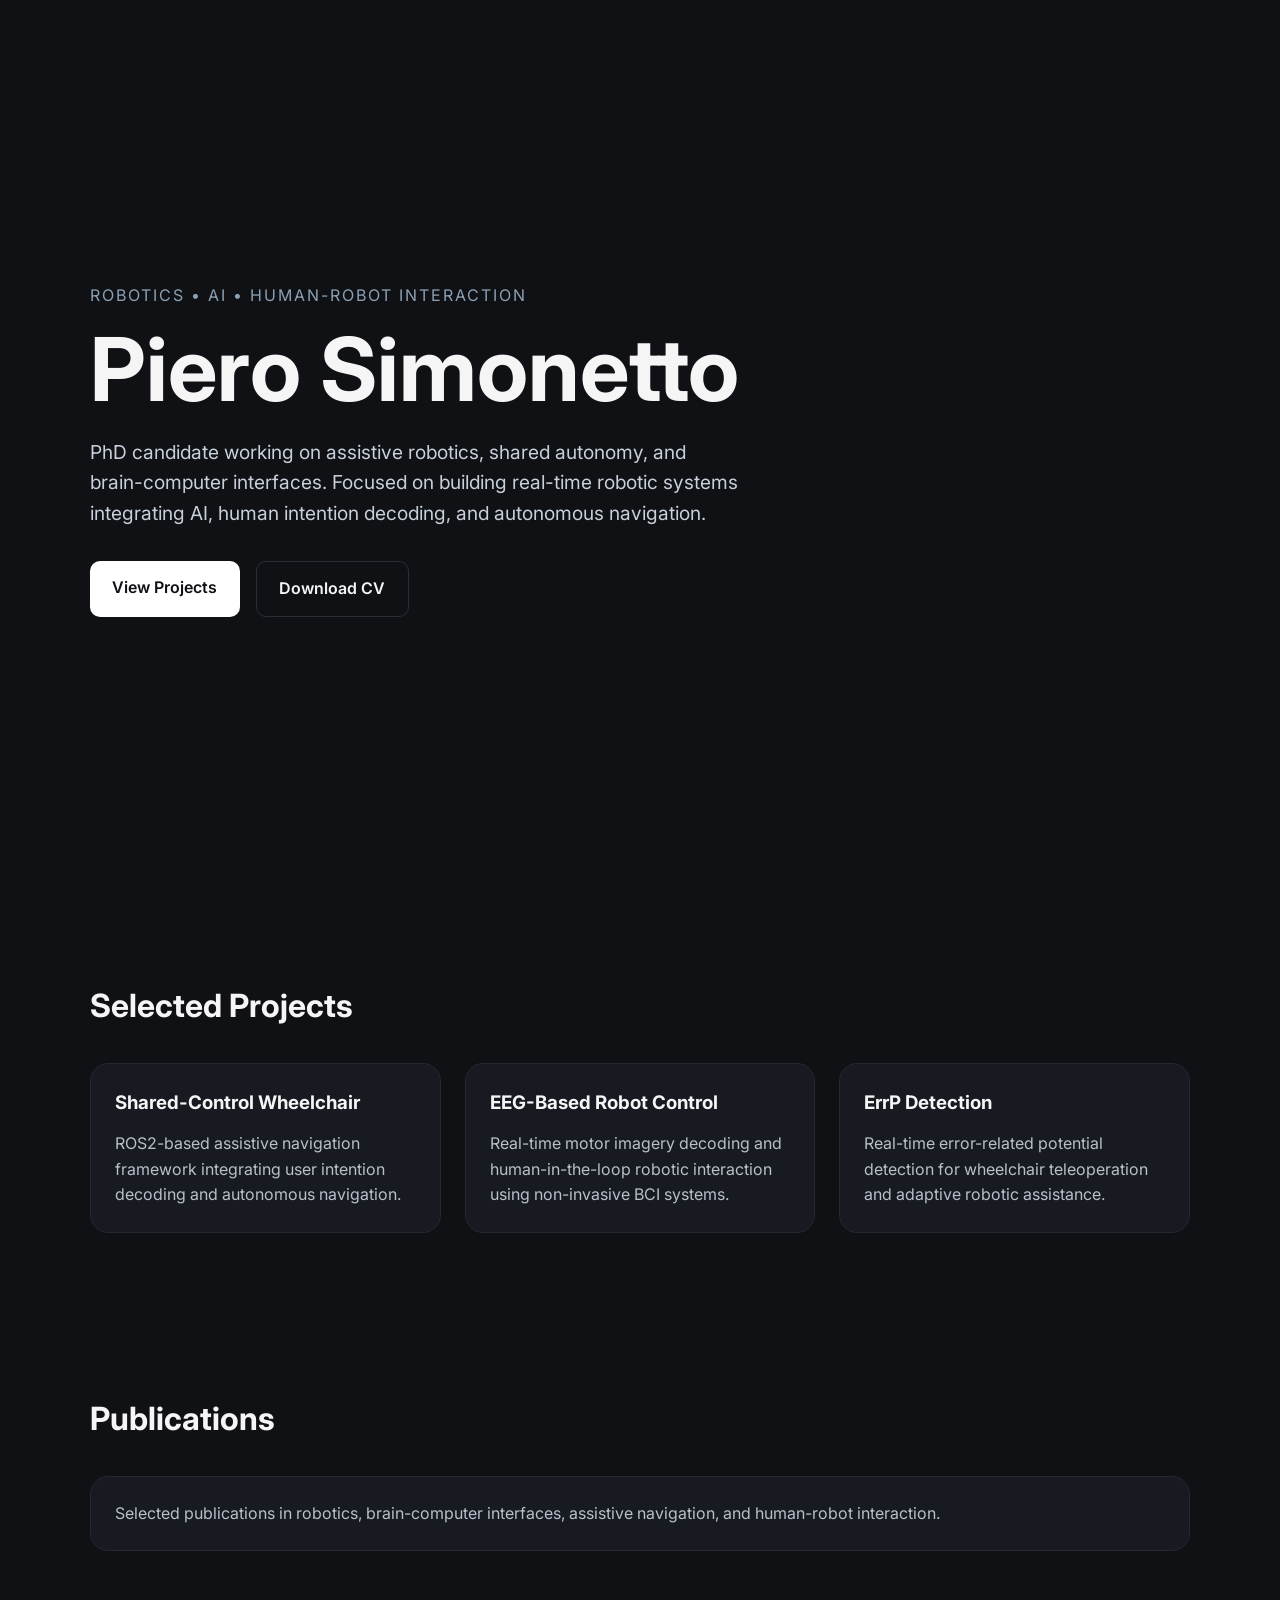
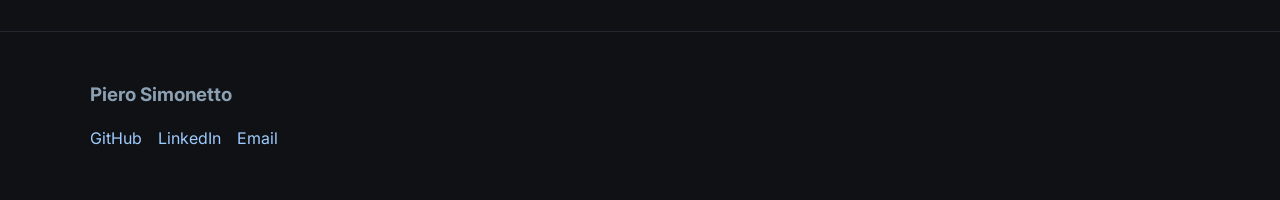
==== index.html @ 0d8f070f "init" ====
<!DOCTYPE html>
<html lang="en">
<head>
  <meta charset="UTF-8" />
  <meta name="viewport" content="width=device-width, initial-scale=1.0" />
  <title>Piero Simonetto | Robotics & AI Engineer</title>

  <link rel="preconnect" href="https://fonts.googleapis.com">
  <link rel="preconnect" href="https://fonts.gstatic.com" crossorigin>
  <link href="https://fonts.googleapis.com/css2?family=Inter:wght@300;400;500;600;700&display=swap" rel="stylesheet">

  <link rel="stylesheet" href="style.css">

</head>

<body>

  <!-- HERO -->
  <section class="hero">
    <div class="container">
      <div class="hero-content">

        <p class="hero-subtitle">
          Robotics • AI • Human-Robot Interaction
        </p>

        <h1>
          Piero Simonetto
        </h1>

        <p class="hero-description">
          PhD candidate working on assistive robotics, shared autonomy,
          and brain-computer interfaces. Focused on building real-time
          robotic systems integrating AI, human intention decoding,
          and autonomous navigation.
        </p>

        <div class="hero-buttons">
          <a class="button button-primary" href="#">
            View Projects
          </a>

          <a class="button button-secondary" href="#">
            Download CV
          </a>
        </div>

      </div>
    </div>
  </section>

  <!-- PROJECTS -->
  <section>
    <div class="container">

      <h2 class="section-title">
        Selected Projects
      </h2>

      <div class="card-grid">

        <div class="card">
          <h3>Shared-Control Wheelchair</h3>
          <p>
            ROS2-based assistive navigation framework integrating
            user intention decoding and autonomous navigation.
          </p>
        </div>

        <div class="card">
          <h3>EEG-Based Robot Control</h3>
          <p>
            Real-time motor imagery decoding and human-in-the-loop
            robotic interaction using non-invasive BCI systems.
          </p>
        </div>

        <div class="card">
          <h3>ErrP Detection</h3>
          <p>
            Real-time error-related potential detection for
            wheelchair teleoperation and adaptive robotic assistance.
          </p>
        </div>

      </div>

    </div>
  </section>

  <!-- PUBLICATIONS -->
  <section>
    <div class="container">

      <h2 class="section-title">
        Publications
      </h2>

      <div class="card">
        <p>
          Selected publications in robotics, brain-computer interfaces,
          assistive navigation, and human-robot interaction.
        </p>
      </div>

    </div>
  </section>

  <!-- FOOTER -->
  <footer>
    <div class="container">

      <h3>Piero Simonetto</h3>

      <div class="footer-links">
        <a href="#">GitHub</a>
        <a href="#">LinkedIn</a>
        <a href="mailto:simonetto.piero@gmail.com">Email</a>
      </div>

    </div>
  </footer>

</body>
</html>
---- style.css ----
* {
      margin: 0;
      padding: 0;
      box-sizing: border-box;
    }

    body {
      font-family: "Inter", sans-serif;
      background-color: #0f1115;
      color: #f5f5f5;
      line-height: 1.6;
    }

    a {
      color: #9ecbff;
      text-decoration: none;
    }

    a:hover {
      opacity: 0.8;
    }

    .container {
      width: min(1100px, 90%);
      margin: 0 auto;
    }

    /* HERO */

    .hero {
      min-height: 100vh;
      display: flex;
      align-items: center;
    }

    .hero-content {
      max-width: 750px;
    }

    .hero-subtitle {
      color: #8ca0b3;
      font-size: 1rem;
      margin-bottom: 1rem;
      text-transform: uppercase;
      letter-spacing: 2px;
    }

    .hero h1 {
      font-size: clamp(3rem, 8vw, 5.5rem);
      line-height: 1;
      margin-bottom: 1.5rem;
    }

    .hero-description {
      font-size: 1.2rem;
      color: #c8d1db;
      max-width: 650px;
      margin-bottom: 2rem;
    }

    .hero-buttons {
      display: flex;
      gap: 1rem;
      flex-wrap: wrap;
    }

    .button {
      padding: 0.9rem 1.4rem;
      border-radius: 10px;
      font-weight: 600;
      transition: 0.2s ease;
    }

    .button-primary {
      background: #ffffff;
      color: #0f1115;
    }

    .button-secondary {
      border: 1px solid #2a2f36;
      color: #f5f5f5;
    }

    .button:hover {
      transform: translateY(-2px);
    }

    /* SECTION */

    section {
      padding: 5rem 0;
    }

    .section-title {
      font-size: 2rem;
      margin-bottom: 2rem;
    }

    .card-grid {
      display: grid;
      grid-template-columns: repeat(auto-fit, minmax(280px, 1fr));
      gap: 1.5rem;
    }

    .card {
      background: #171a20;
      border: 1px solid #232831;
      border-radius: 18px;
      padding: 1.5rem;
    }

    .card h3 {
      margin-bottom: 0.8rem;
    }

    .card p {
      color: #b8c0ca;
    }

    /* FOOTER */

    footer {
      padding: 3rem 0;
      border-top: 1px solid #232831;
      color: #8ca0b3;
    }

    .footer-links {
      display: flex;
      gap: 1rem;
      margin-top: 1rem;
      flex-wrap: wrap;
    }

    @media (max-width: 768px) {
      .hero {
        padding: 4rem 0;
      }

      .hero-description {
        font-size: 1rem;
      }
    }
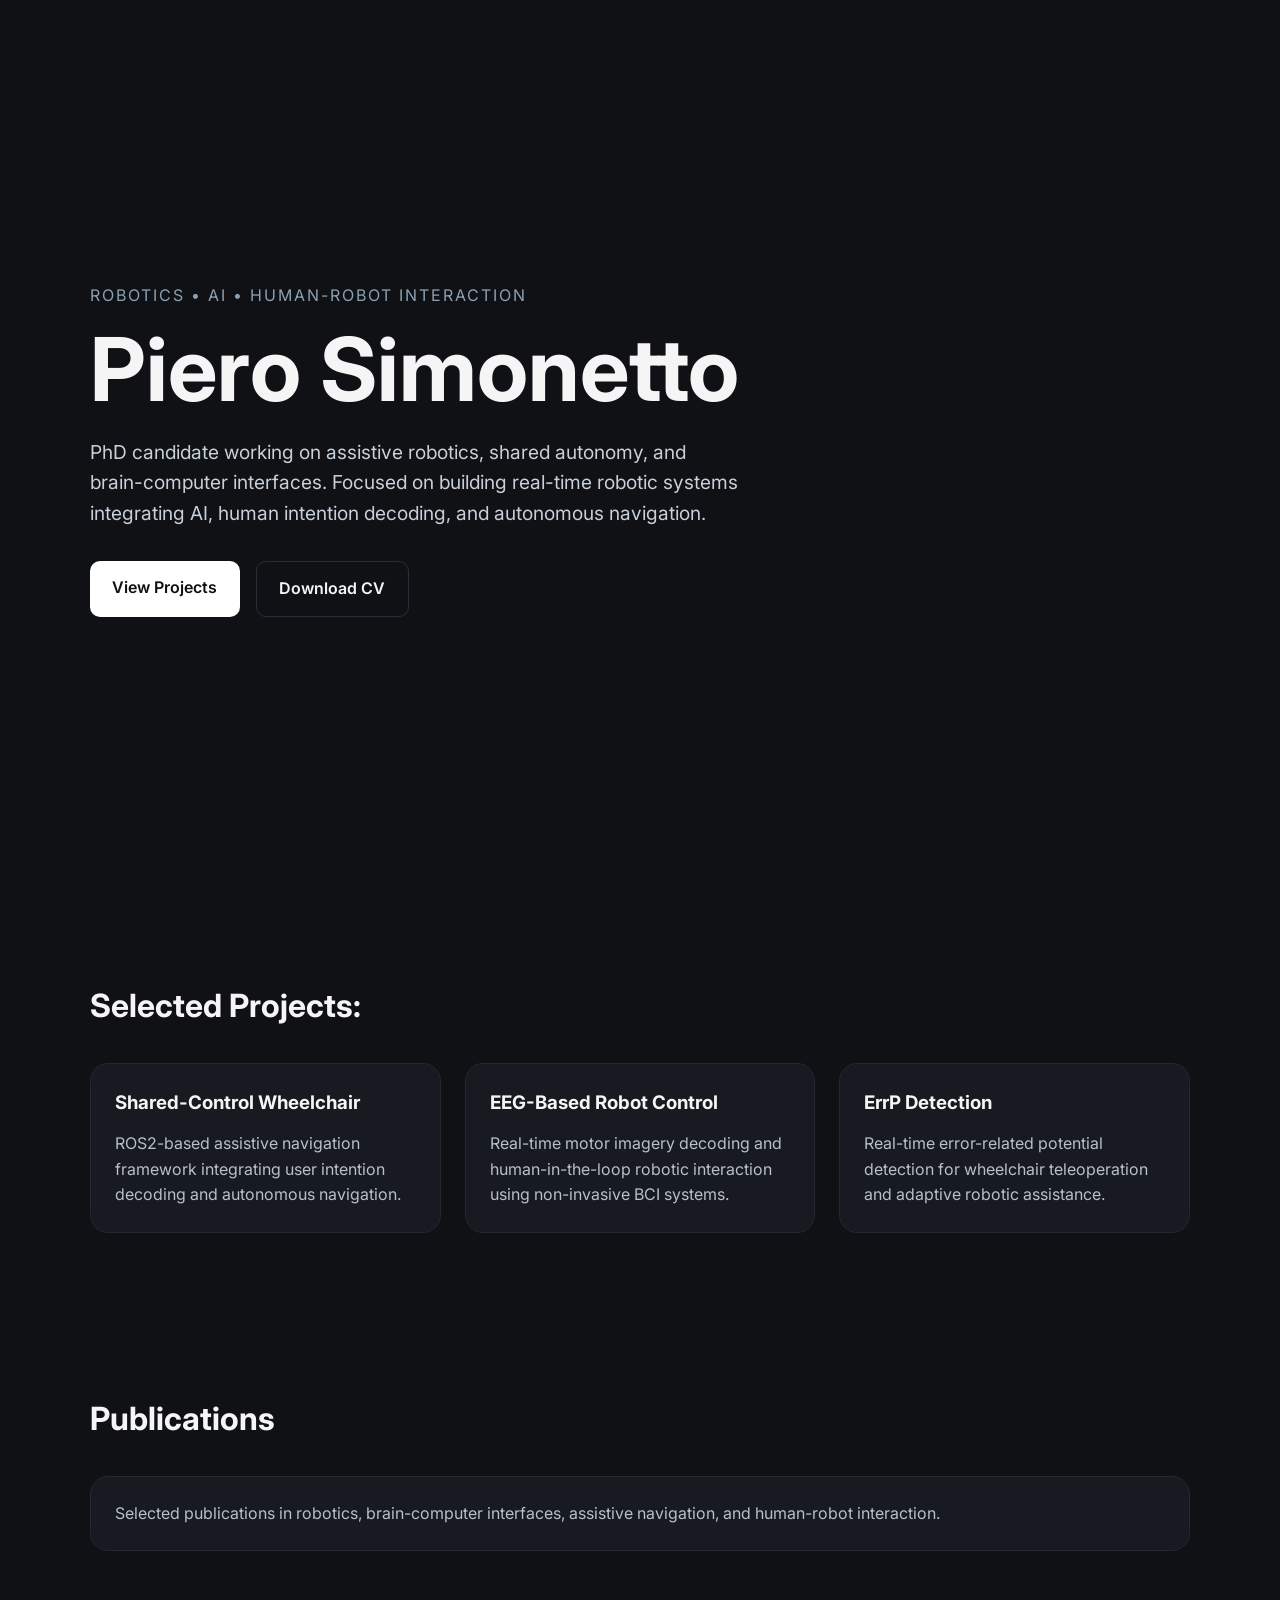
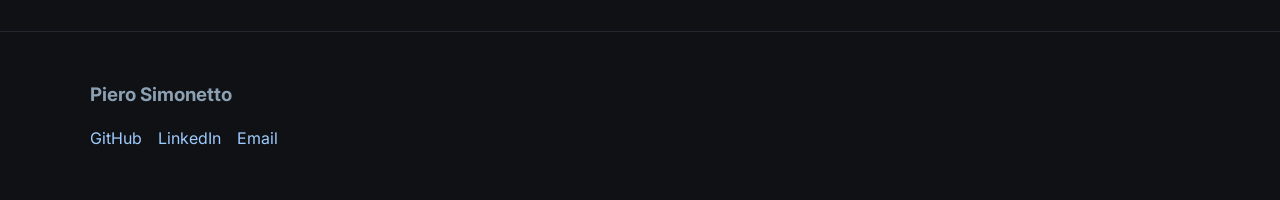
==== commit cec01816: "init_fiz" ====
--- a/index.html
+++ b/index.html
@@ -54,7 +54,7 @@
     <div class="container">
 
       <h2 class="section-title">
-        Selected Projects
+        Selected Projects:
       </h2>
 
       <div class="card-grid">
--- a/style.css
+++ b/style.css
@@ -1,143 +1,143 @@
 * {
-      margin: 0;
-      padding: 0;
-      box-sizing: border-box;
-    }
+    margin: 0;
+    padding: 0;
+    box-sizing: border-box;
+}
 
-    body {
-      font-family: "Inter", sans-serif;
-      background-color: #0f1115;
-      color: #f5f5f5;
-      line-height: 1.6;
-    }
+body {
+    font-family: "Inter", sans-serif;
+    background-color: #0f1115;
+    color: #f5f5f5;
+    line-height: 1.6;
+}
 
-    a {
-      color: #9ecbff;
-      text-decoration: none;
-    }
+a {
+    color: #9ecbff;
+    text-decoration: none;
+}
 
-    a:hover {
-      opacity: 0.8;
-    }
+a:hover {
+    opacity: 0.8;
+}
 
-    .container {
-      width: min(1100px, 90%);
-      margin: 0 auto;
-    }
+.container {
+    width: min(1100px, 90%);
+    margin: 0 auto;
+}
 
-    /* HERO */
+/* HERO */
 
+.hero {
+    min-height: 100vh;
+    display: flex;
+    align-items: center;
+}
+
+.hero-content {
+    max-width: 750px;
+}
+
+.hero-subtitle {
+    color: #8ca0b3;
+    font-size: 1rem;
+    margin-bottom: 1rem;
+    text-transform: uppercase;
+    letter-spacing: 2px;
+}
+
+.hero h1 {
+    font-size: clamp(3rem, 8vw, 5.5rem);
+    line-height: 1;
+    margin-bottom: 1.5rem;
+}
+
+.hero-description {
+    font-size: 1.2rem;
+    color: #c8d1db;
+    max-width: 650px;
+    margin-bottom: 2rem;
+}
+
+.hero-buttons {
+    display: flex;
+    gap: 1rem;
+    flex-wrap: wrap;
+}
+
+.button {
+    padding: 0.9rem 1.4rem;
+    border-radius: 10px;
+    font-weight: 600;
+    transition: 0.2s ease;
+}
+
+.button-primary {
+    background: #ffffff;
+    color: #0f1115;
+}
+
+.button-secondary {
+    border: 1px solid #2a2f36;
+    color: #f5f5f5;
+}
+
+.button:hover {
+    transform: translateY(-2px);
+}
+
+/* SECTION */
+
+section {
+    padding: 5rem 0;
+}
+
+.section-title {
+    font-size: 2rem;
+    margin-bottom: 2rem;
+}
+
+.card-grid {
+    display: grid;
+    grid-template-columns: repeat(auto-fit, minmax(280px, 1fr));
+    gap: 1.5rem;
+}
+
+.card {
+    background: #171a20;
+    border: 1px solid #232831;
+    border-radius: 18px;
+    padding: 1.5rem;
+}
+
+.card h3 {
+    margin-bottom: 0.8rem;
+}
+
+.card p {
+    color: #b8c0ca;
+}
+
+/* FOOTER */
+
+footer {
+    padding: 3rem 0;
+    border-top: 1px solid #232831;
+    color: #8ca0b3;
+}
+
+.footer-links {
+    display: flex;
+    gap: 1rem;
+    margin-top: 1rem;
+    flex-wrap: wrap;
+}
+
+@media (max-width: 768px) {
     .hero {
-      min-height: 100vh;
-      display: flex;
-      align-items: center;
-    }
-
-    .hero-content {
-      max-width: 750px;
-    }
-
-    .hero-subtitle {
-      color: #8ca0b3;
-      font-size: 1rem;
-      margin-bottom: 1rem;
-      text-transform: uppercase;
-      letter-spacing: 2px;
-    }
-
-    .hero h1 {
-      font-size: clamp(3rem, 8vw, 5.5rem);
-      line-height: 1;
-      margin-bottom: 1.5rem;
+    padding: 4rem 0;
     }
 
     .hero-description {
-      font-size: 1.2rem;
-      color: #c8d1db;
-      max-width: 650px;
-      margin-bottom: 2rem;
+    font-size: 1rem;
     }
-
-    .hero-buttons {
-      display: flex;
-      gap: 1rem;
-      flex-wrap: wrap;
-    }
-
-    .button {
-      padding: 0.9rem 1.4rem;
-      border-radius: 10px;
-      font-weight: 600;
-      transition: 0.2s ease;
-    }
-
-    .button-primary {
-      background: #ffffff;
-      color: #0f1115;
-    }
-
-    .button-secondary {
-      border: 1px solid #2a2f36;
-      color: #f5f5f5;
-    }
-
-    .button:hover {
-      transform: translateY(-2px);
-    }
-
-    /* SECTION */
-
-    section {
-      padding: 5rem 0;
-    }
-
-    .section-title {
-      font-size: 2rem;
-      margin-bottom: 2rem;
-    }
-
-    .card-grid {
-      display: grid;
-      grid-template-columns: repeat(auto-fit, minmax(280px, 1fr));
-      gap: 1.5rem;
-    }
-
-    .card {
-      background: #171a20;
-      border: 1px solid #232831;
-      border-radius: 18px;
-      padding: 1.5rem;
-    }
-
-    .card h3 {
-      margin-bottom: 0.8rem;
-    }
-
-    .card p {
-      color: #b8c0ca;
-    }
-
-    /* FOOTER */
-
-    footer {
-      padding: 3rem 0;
-      border-top: 1px solid #232831;
-      color: #8ca0b3;
-    }
-
-    .footer-links {
-      display: flex;
-      gap: 1rem;
-      margin-top: 1rem;
-      flex-wrap: wrap;
-    }
-
-    @media (max-width: 768px) {
-      .hero {
-        padding: 4rem 0;
-      }
-
-      .hero-description {
-        font-size: 1rem;
-      }
-    }+}
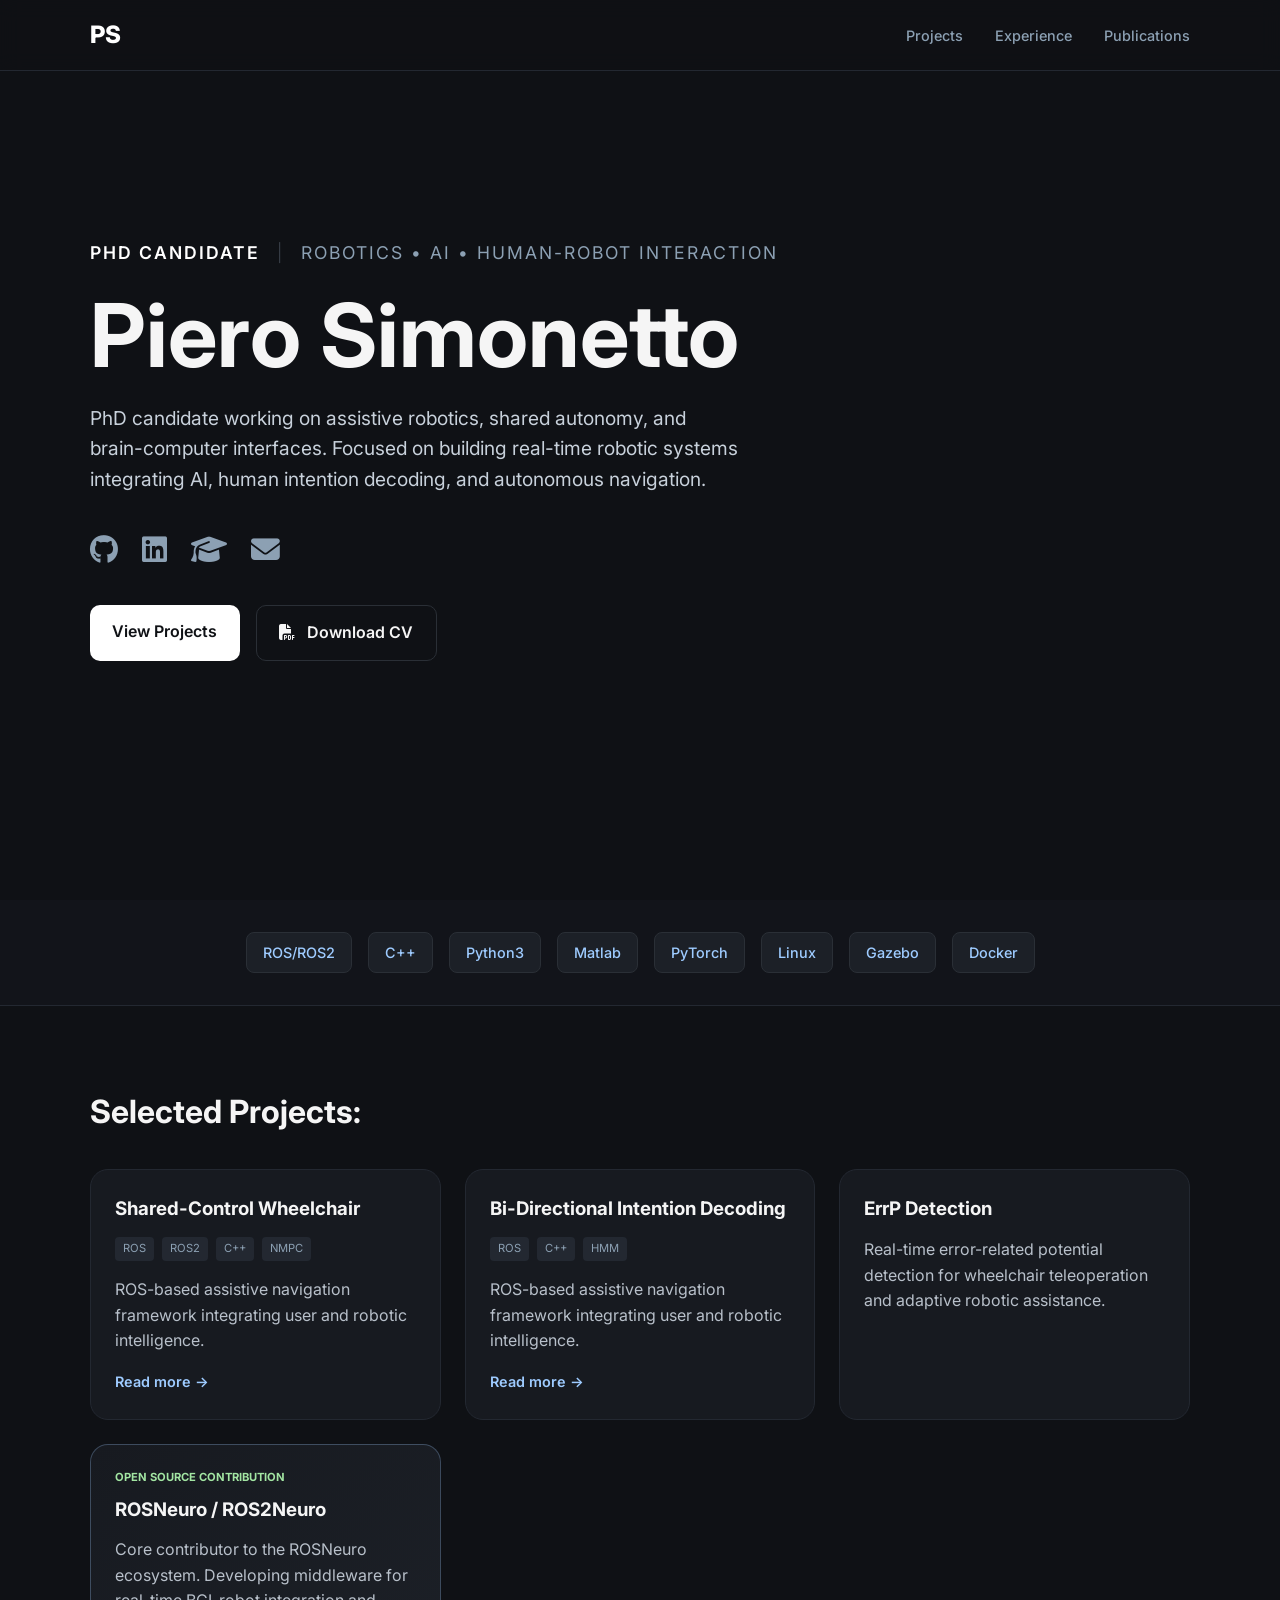
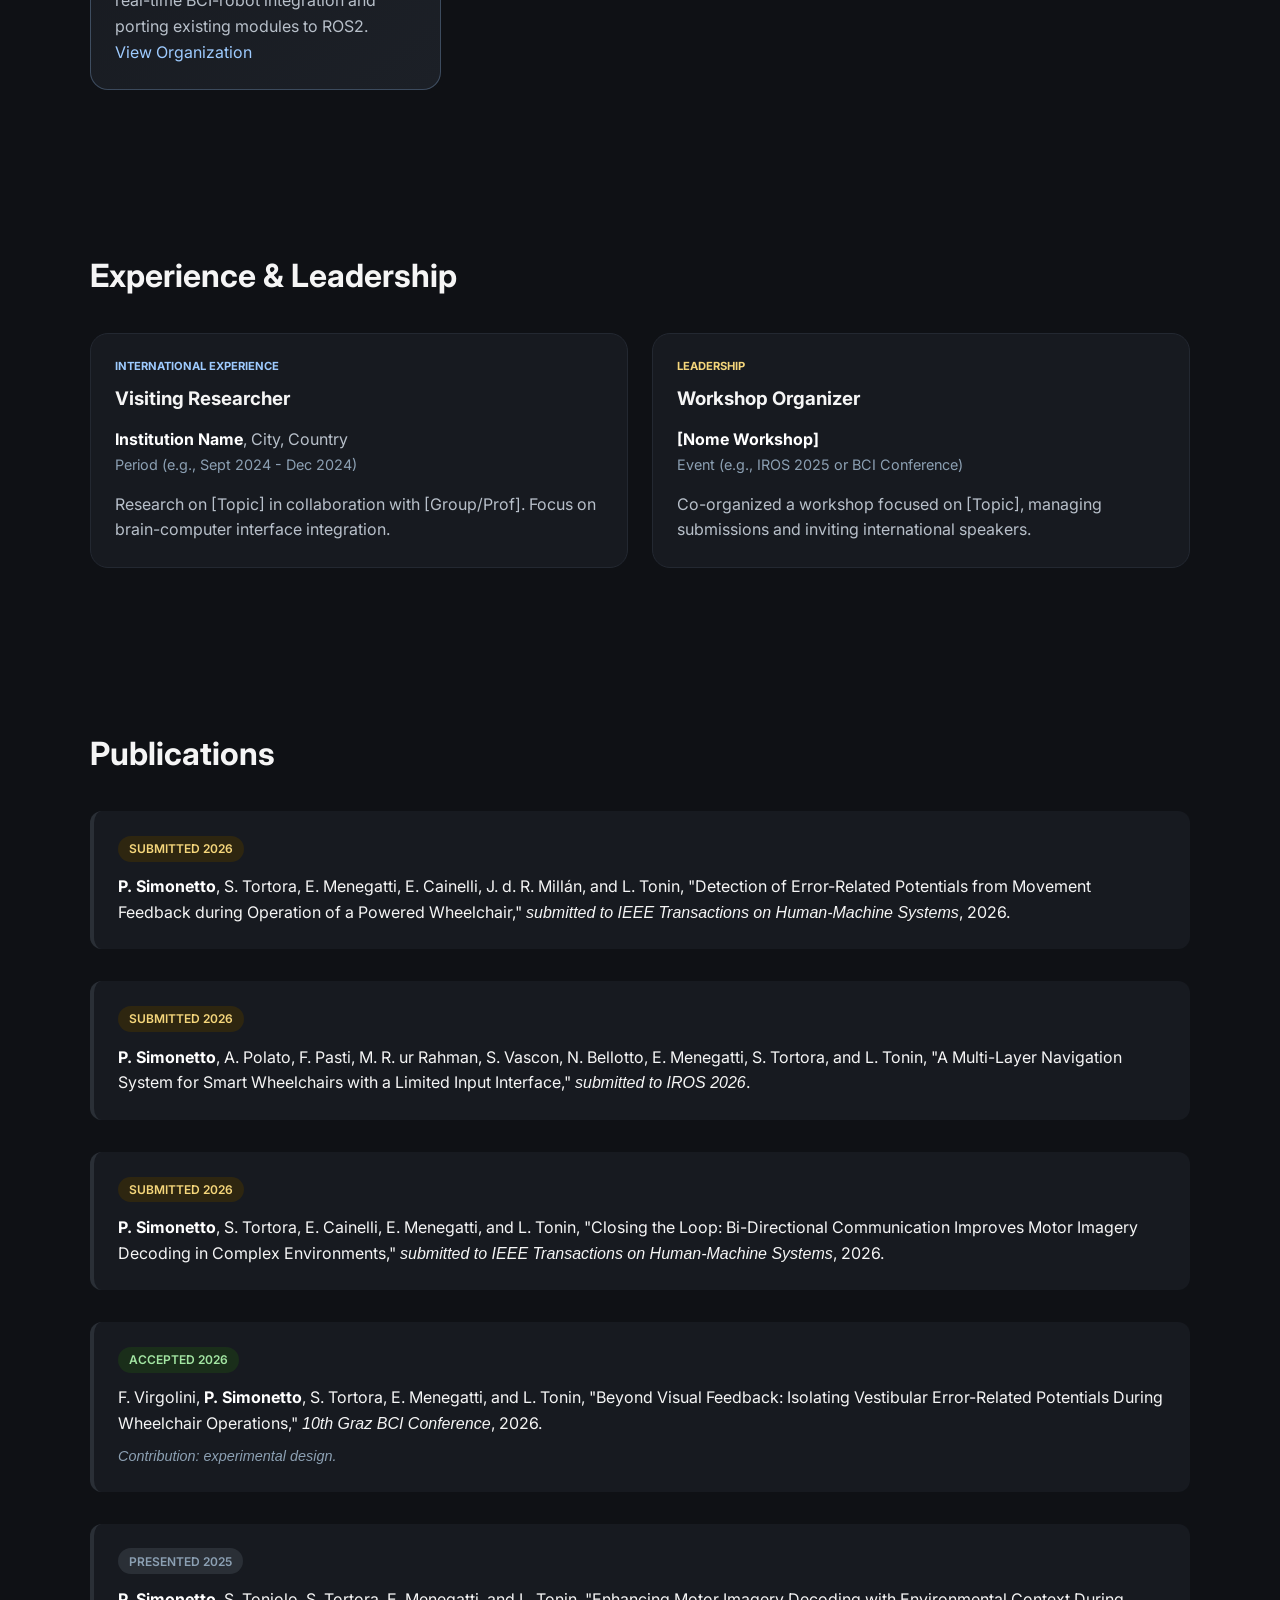
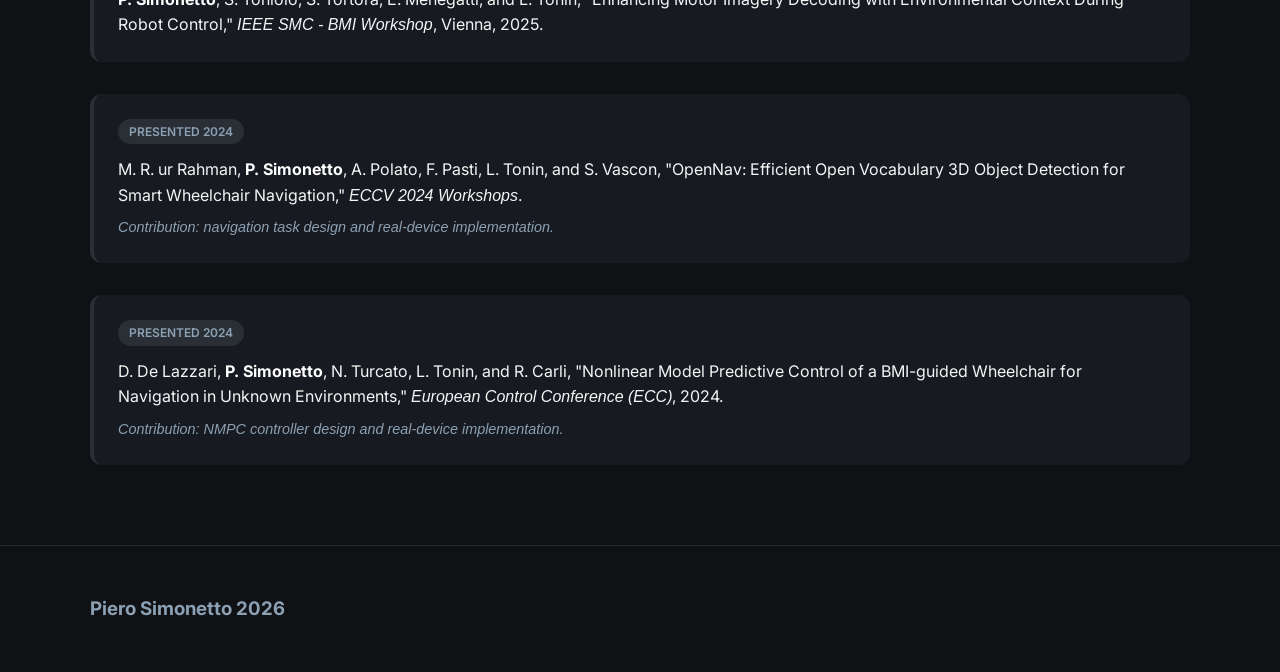
==== commit a49c8e3c: "v0.1" ====
--- a/index.html
+++ b/index.html
@@ -9,48 +9,86 @@
   <link rel="preconnect" href="https://fonts.gstatic.com" crossorigin>
   <link href="https://fonts.googleapis.com/css2?family=Inter:wght@300;400;500;600;700&display=swap" rel="stylesheet">
 
+  <link rel="stylesheet" href="https://cdnjs.cloudflare.com/ajax/libs/font-awesome/6.5.1/css/all.min.css">
+
   <link rel="stylesheet" href="style.css">
 
 </head>
 
 <body>
+
+  <!-- NAVIGATION -->
+  <nav class="navbar">
+    <div class="container nav-container">
+      <a href="index.html" class="nav-logo">PS</a>
+      <div class="nav-links">
+        <a href="#projects">Projects</a>
+        <a href="#experience">Experience</a>
+        <a href="#publications">Publications</a>
+      </div>
+    </div>
+  </nav>
 
   <!-- HERO -->
   <section class="hero">
     <div class="container">
       <div class="hero-content">
-
         <p class="hero-subtitle">
+          <span class="status-highlight">PhD Candidate</span> 
+          <span class="divider">|</span> 
           Robotics • AI • Human-Robot Interaction
         </p>
-
-        <h1>
-          Piero Simonetto
-        </h1>
-
+        <h1>Piero Simonetto</h1>
         <p class="hero-description">
-          PhD candidate working on assistive robotics, shared autonomy,
-          and brain-computer interfaces. Focused on building real-time
-          robotic systems integrating AI, human intention decoding,
-          and autonomous navigation.
+          PhD candidate working on assistive robotics, shared autonomy, and brain-computer interfaces. 
+          Focused on building real-time robotic systems integrating AI, human intention decoding, and autonomous navigation.
         </p>
 
+        <!-- SOCIAL LINKS -->
+        <div class="hero-socials">
+          <a href="https://github.com/PieroSimonet" target="_blank" title="GitHub">
+            <i class="fab fa-github"></i>
+          </a>
+          <a href="https://www.linkedin.com/in/piero-simonetto-8ab8b3240/" target="_blank" title="LinkedIn">
+            <i class="fab fa-linkedin"></i>
+          </a>
+          <a href="https://scholar.google.com/citations?hl=it&user=c1UmzHsAAAAJ" target="_blank" title="Google Scholar">
+            <i class="fas fa-graduation-cap"></i>
+          </a>
+          <a href="mailto:simonetto.piero@gmail.com" title="Email">
+            <i class="fas fa-envelope"></i>
+          </a>
+
+        </div>
+
         <div class="hero-buttons">
-          <a class="button button-primary" href="#">
-            View Projects
-          </a>
-
-          <a class="button button-secondary" href="#">
-            Download CV
-          </a>
-        </div>
-
+          <a class="button button-primary" href="#projects">View Projects</a>
+          <a class="button button-secondary" href="assets/CV_ind.pdf" download="CV_Piero_Simonetto.pdf">
+            <i class="fas fa-file-pdf"></i> Download CV
+          </a>
+        </div>
+      </div>
+    </div>
+</section>
+
+  <!-- SKILL -->
+  <section class="tech-stack">
+    <div class="container">
+      <div class="skills-wrapper">
+        <span class="skill-badge">ROS/ROS2</span>
+        <span class="skill-badge">C++</span>
+        <span class="skill-badge">Python3</span>
+        <span class="skill-badge">Matlab</span>
+        <span class="skill-badge">PyTorch</span>
+        <span class="skill-badge">Linux</span>
+        <span class="skill-badge">Gazebo</span>
+        <span class="skill-badge">Docker</span>
       </div>
     </div>
   </section>
 
   <!-- PROJECTS -->
-  <section>
+  <section id="projects">
     <div class="container">
 
       <h2 class="section-title">
@@ -61,18 +99,25 @@
 
         <div class="card">
           <h3>Shared-Control Wheelchair</h3>
-          <p>
-            ROS2-based assistive navigation framework integrating
-            user intention decoding and autonomous navigation.
-          </p>
-        </div>
-
-        <div class="card">
-          <h3>EEG-Based Robot Control</h3>
-          <p>
-            Real-time motor imagery decoding and human-in-the-loop
-            robotic interaction using non-invasive BCI systems.
-          </p>
+          <div class="project-tags">
+            <span>ROS</span> <span>ROS2</span> <span>C++</span> <span>NMPC</span>
+          </div>
+          <p>
+            ROS-based assistive navigation framework integrating user and robotic intelligence.
+          </p>
+          <a href="projects/wheelchair.html" class="project-link">Read more →</a>
+        </div>
+
+        <div class="card">
+          <h3>Bi-Directional Intention Decoding</h3>
+          <div class="project-tags">
+            <span>ROS</span> <span>C++</span> <span>HMM</span>
+          </div>
+          <p>
+            
+            ROS-based assistive navigation framework integrating user and robotic intelligence.
+          </p>
+          <a href="projects/hmm.html" class="project-link">Read more →</a>
         </div>
 
         <div class="card">
@@ -83,41 +128,140 @@
           </p>
         </div>
 
-      </div>
-
+        <div class="card card-highlight">
+          <div class="badge-os">Open Source Contribution</div>
+          <h3>ROSNeuro / ROS2Neuro</h3>
+          <p>
+            Core contributor to the ROSNeuro ecosystem. Developing middleware for 
+            real-time BCI-robot integration and porting existing modules to ROS2.
+          </p>
+          <div class="card-links">
+            <a href="https://github.com/rosneuro" target="_blank">View Organization</a>
+          </div>
+        </div>
+
+      </div>
+
+    </div>
+  </section>
+
+  
+  <!-- EXPERIENCE -->
+  <section id="experience">
+    <div class="container">
+      <h2 class="section-title">Experience & Leadership</h2>
+      
+      <div class="card-grid">
+        
+        <!-- Periodo all'estero -->
+        <div class="card">
+          <div class="badge-os" style="color: #9ecbff;">International Experience</div>
+          <h3>Visiting Researcher</h3>
+          <p><strong>Institution Name</strong>, City, Country</p>
+          <p style="font-size: 0.9rem; color: #8ca0b3;">Period (e.g., Sept 2024 - Dec 2024)</p>
+          <p style="margin-top: 1rem;">Research on [Topic] in collaboration with [Group/Prof]. Focus on brain-computer interface integration.</p>
+        </div>
+
+        <!-- Workshop Organizer -->
+        <div class="card">
+          <div class="badge-os" style="color: #f5d67b;">Leadership</div>
+          <h3>Workshop Organizer</h3>
+          <p><strong>[Nome Workshop]</strong></p>
+          <p style="font-size: 0.9rem; color: #8ca0b3;">Event (e.g., IROS 2025 or BCI Conference)</p>
+          <p style="margin-top: 1rem;">Co-organized a workshop focused on [Topic], managing submissions and inviting international speakers.</p>
+        </div>
+
+      </div>
     </div>
   </section>
 
   <!-- PUBLICATIONS -->
-  <section>
-    <div class="container">
-
-      <h2 class="section-title">
-        Publications
-      </h2>
-
-      <div class="card">
-        <p>
-          Selected publications in robotics, brain-computer interfaces,
-          assistive navigation, and human-robot interaction.
-        </p>
-      </div>
-
+  <section id="publications">
+    <div class="container">
+      <h2 class="section-title">Publications</h2>
+      
+      <div class="pub-list">
+
+        <!-- 2026 -->
+        <div class="pub-item">
+          <span class="pub-badge badge-submitted">Submitted 2026</span>
+          <p>
+            <strong>P. Simonetto</strong>, S. Tortora, E. Menegatti, E. Cainelli, J. d. R. Millán, and L. Tonin, 
+            "Detection of Error-Related Potentials from Movement Feedback during Operation of a Powered Wheelchair," 
+            <em>submitted to IEEE Transactions on Human-Machine Systems</em>, 2026.
+          </p>
+        </div>
+
+        <div class="pub-item">
+          <span class="pub-badge badge-submitted">Submitted 2026</span>
+          <p>
+            <strong>P. Simonetto</strong>, A. Polato, F. Pasti, M. R. ur Rahman, S. Vascon, N. Bellotto, E. Menegatti, S. Tortora, and L. Tonin, 
+            "A Multi-Layer Navigation System for Smart Wheelchairs with a Limited Input Interface," 
+            <em>submitted to IROS 2026</em>.
+          </p>
+        </div>
+
+        <div class="pub-item">
+          <span class="pub-badge badge-submitted">Submitted 2026</span>
+          <p>
+            <strong>P. Simonetto</strong>, S. Tortora, E. Cainelli, E. Menegatti, and L. Tonin, 
+            "Closing the Loop: Bi-Directional Communication Improves Motor Imagery Decoding in Complex Environments," 
+            <em>submitted to IEEE Transactions on Human-Machine Systems</em>, 2026.
+          </p>
+        </div>
+
+        <div class="pub-item">
+          <span class="pub-badge badge-accepted">Accepted 2026</span>
+          <p>
+            F. Virgolini, <strong>P. Simonetto</strong>, S. Tortora, E. Menegatti, and L. Tonin, 
+            "Beyond Visual Feedback: Isolating Vestibular Error-Related Potentials During Wheelchair Operations," 
+            <em>10th Graz BCI Conference</em>, 2026.
+            <small class="contribution">Contribution: experimental design.</small>
+          </p>
+        </div>
+
+        <!-- 2025 -->
+        <div class="pub-item">
+          <span class="pub-badge">Presented 2025</span>
+          <p>
+            <strong>P. Simonetto</strong>, S. Toniolo, S. Tortora, E. Menegatti, and L. Tonin, 
+            "Enhancing Motor Imagery Decoding with Environmental Context During Robot Control," 
+            <em>IEEE SMC - BMI Workshop</em>, Vienna, 2025.
+          </p>
+        </div>
+
+        <!-- 2024 -->
+        <div class="pub-item">
+          <span class="pub-badge">Presented 2024</span>
+          <p>
+            M. R. ur Rahman, <strong>P. Simonetto</strong>, A. Polato, F. Pasti, L. Tonin, and S. Vascon, 
+            "OpenNav: Efficient Open Vocabulary 3D Object Detection for Smart Wheelchair Navigation," 
+            <em>ECCV 2024 Workshops</em>.
+            <small class="contribution">Contribution: navigation task design and real-device implementation.</small>
+          </p>
+        </div>
+
+        <div class="pub-item">
+          <span class="pub-badge">Presented 2024</span>
+          <p>
+            D. De Lazzari, <strong>P. Simonetto</strong>, N. Turcato, L. Tonin, and R. Carli, 
+            "Nonlinear Model Predictive Control of a BMI-guided Wheelchair for Navigation in Unknown Environments," 
+            <em>European Control Conference (ECC)</em>, 2024.
+            <small class="contribution">Contribution: NMPC controller design and real-device implementation.</small>
+          </p>
+        </div>
+
+      </div>
     </div>
   </section>
 
   <!-- FOOTER -->
-  <footer>
-    <div class="container">
-
-      <h3>Piero Simonetto</h3>
-
-      <div class="footer-links">
-        <a href="#">GitHub</a>
-        <a href="#">LinkedIn</a>
-        <a href="mailto:simonetto.piero@gmail.com">Email</a>
-      </div>
-
+  <footer id="contact">
+    <div class="container">
+
+      <h3>Piero Simonetto 2026</h3>
+
+      
     </div>
   </footer>
 
--- a/style.css
+++ b/style.css
@@ -2,6 +2,10 @@
     margin: 0;
     padding: 0;
     box-sizing: border-box;
+}
+
+html {
+    scroll-behavior: smooth;
 }
 
 body {
@@ -140,4 +144,209 @@
     .hero-description {
     font-size: 1rem;
     }
+}
+
+/* PUBLICATIONS EXTRA STYLE */
+
+.pub-list {
+    display: flex;
+    flex-direction: column;
+    gap: 2rem;
+}
+
+.pub-item {
+    background: #171a20;
+    padding: 1.5rem;
+    border-radius: 12px;
+    border-left: 4px solid #2a2f36;
+    transition: 0.3s ease;
+}
+
+.pub-item:hover {
+    border-left-color: #9ecbff;
+    background: #1c2027;
+}
+
+.pub-badge {
+    display: inline-block;
+    padding: 0.2rem 0.7rem;
+    background: #2a2f36;
+    border-radius: 20px;
+    font-size: 0.75rem;
+    font-weight: 600;
+    margin-bottom: 0.8rem;
+    color: #8ca0b3;
+    text-transform: uppercase;
+}
+
+.badge-submitted {
+    background: #2e2610;
+    color: #f5d67b;
+}
+
+.badge-accepted {
+    background: #1a2e1a;
+    color: #a3e6a3;
+}
+
+.contribution {
+    display: block;
+    margin-top: 0.5rem;
+    font-style: italic;
+    color: #8ca0b3;
+    font-size: 0.9rem;
+}
+
+strong {
+    color: #ffffff; /* Evidenzia il tuo nome */
+}
+
+.tech-stack {
+    padding: 2rem 0;
+    background: #12141a;
+    border-bottom: 1px solid #232831;
+}
+
+.skills-wrapper {
+    display: flex;
+    flex-wrap: wrap;
+    gap: 1rem;
+    justify-content: center;
+}
+
+.skill-badge {
+    background: #1c2027;
+    border: 1px solid #2a2f36;
+    padding: 0.5rem 1rem;
+    border-radius: 8px;
+    font-size: 0.9rem;
+    font-weight: 500;
+    color: #9ecbff;
+}
+
+.project-tags {
+    display: flex;
+    gap: 0.5rem;
+    margin-bottom: 1rem;
+}
+
+.project-tags span {
+    font-size: 0.7rem;
+    background: #232831;
+    padding: 0.2rem 0.5rem;
+    border-radius: 4px;
+    color: #8ca0b3;
+}
+
+.project-link {
+    display: inline-block;
+    margin-top: 1rem;
+    font-size: 0.9rem;
+    font-weight: 600;
+    color: #9ecbff;
+}
+
+.card-highlight {
+    border: 1px solid #9ecbff44;
+    background: linear-gradient(145deg, #171a20, #1c2027);
+}
+
+.badge-os {
+    font-size: 0.7rem;
+    color: #a3e6a3;
+    text-transform: uppercase;
+    margin-bottom: 0.5rem;
+    font-weight: bold;
+}
+
+/* NAVBAR */
+.navbar {
+    position: fixed;
+    top: 0;
+    width: 100%;
+    background: rgba(15, 17, 21, 0.8);
+    backdrop-filter: blur(10px); /* Effetto vetro sfocato */
+    z-index: 1000;
+    border-bottom: 1px solid #232831;
+    padding: 1rem 0;
+}
+
+.nav-container {
+    display: flex;
+    justify-content: space-between;
+    align-items: center;
+}
+
+.nav-logo {
+    font-weight: 800;
+    font-size: 1.5rem;
+    color: #ffffff;
+}
+
+.nav-links {
+    display: flex;
+    gap: 2rem;
+}
+
+.nav-links a {
+    color: #8ca0b3;
+    font-size: 0.9rem;
+    font-weight: 500;
+    transition: 0.3s;
+}
+
+.nav-links a:hover {
+    color: #ffffff;
+}
+
+/* SOCIAL ICONS */
+.hero-socials {
+    display: flex;
+    gap: 1.5rem;
+    margin-bottom: 2rem;
+    font-size: 1.8rem;
+}
+
+.hero-socials a {
+    color: #8ca0b3;
+    transition: 0.3s transform, 0.3s color;
+}
+
+.hero-socials a:hover {
+    color: #9ecbff;
+    transform: translateY(-3px);
+}
+
+/* ADJUST HERO FOR FIXED NAV */
+.hero {
+    padding-top: 80px; /* Evita che la nav copra il contenuto */
+}
+
+/* Icona dentro il bottone */
+.button i {
+    margin-right: 8px;
+}
+
+.hero-subtitle-container {
+    display: flex;
+    align-items: center;
+    gap: 12px;
+    margin-bottom: 1.5rem;
+}
+
+.hero-subtitle {
+    margin-bottom: 1.5rem;
+    font-size: 1.1rem;
+    color: #8ca0b3; /* Colore più tenue per le applicazioni */
+}
+
+.status-highlight {
+    color: #ffffff; /* Bianco per far risaltare la tua posizione attuale */
+    font-weight: 600;
+}
+
+.divider {
+    margin: 0 10px;
+    color: #3d444d;
+    font-weight: 300;
 }
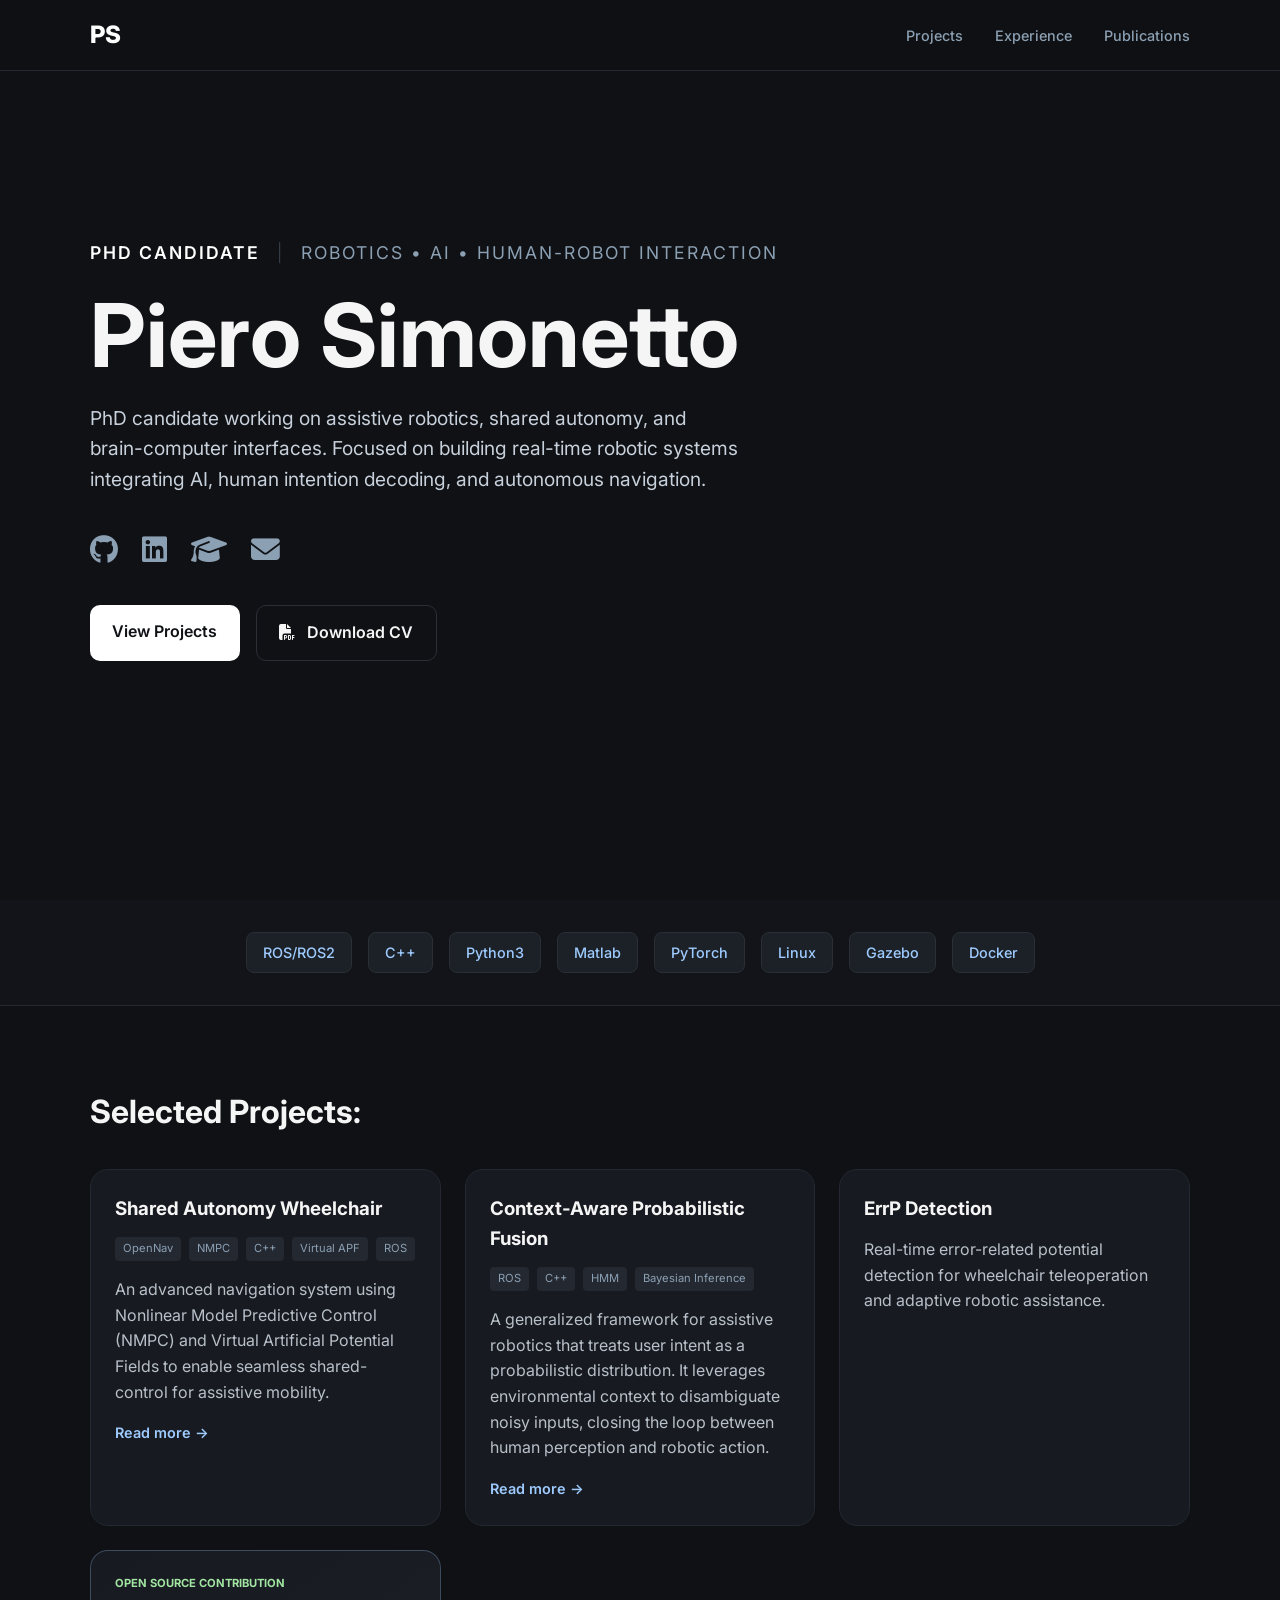
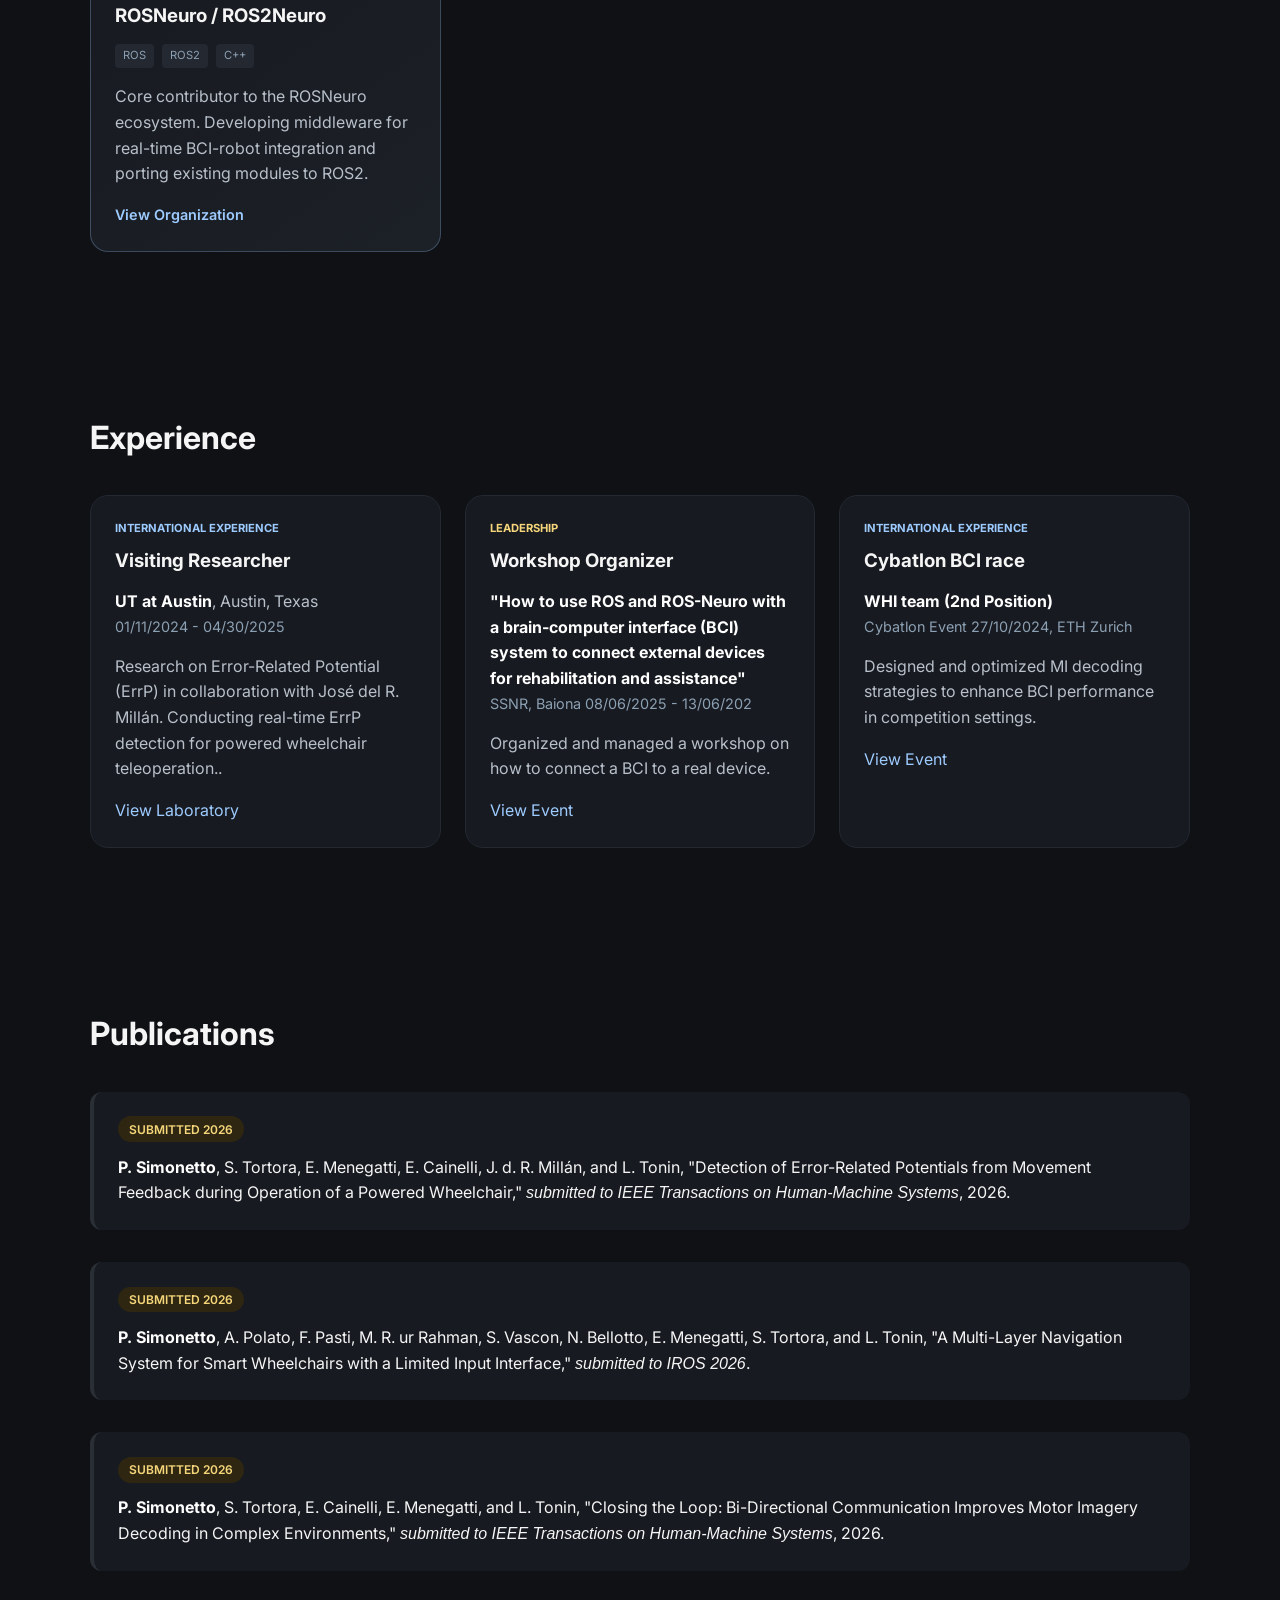
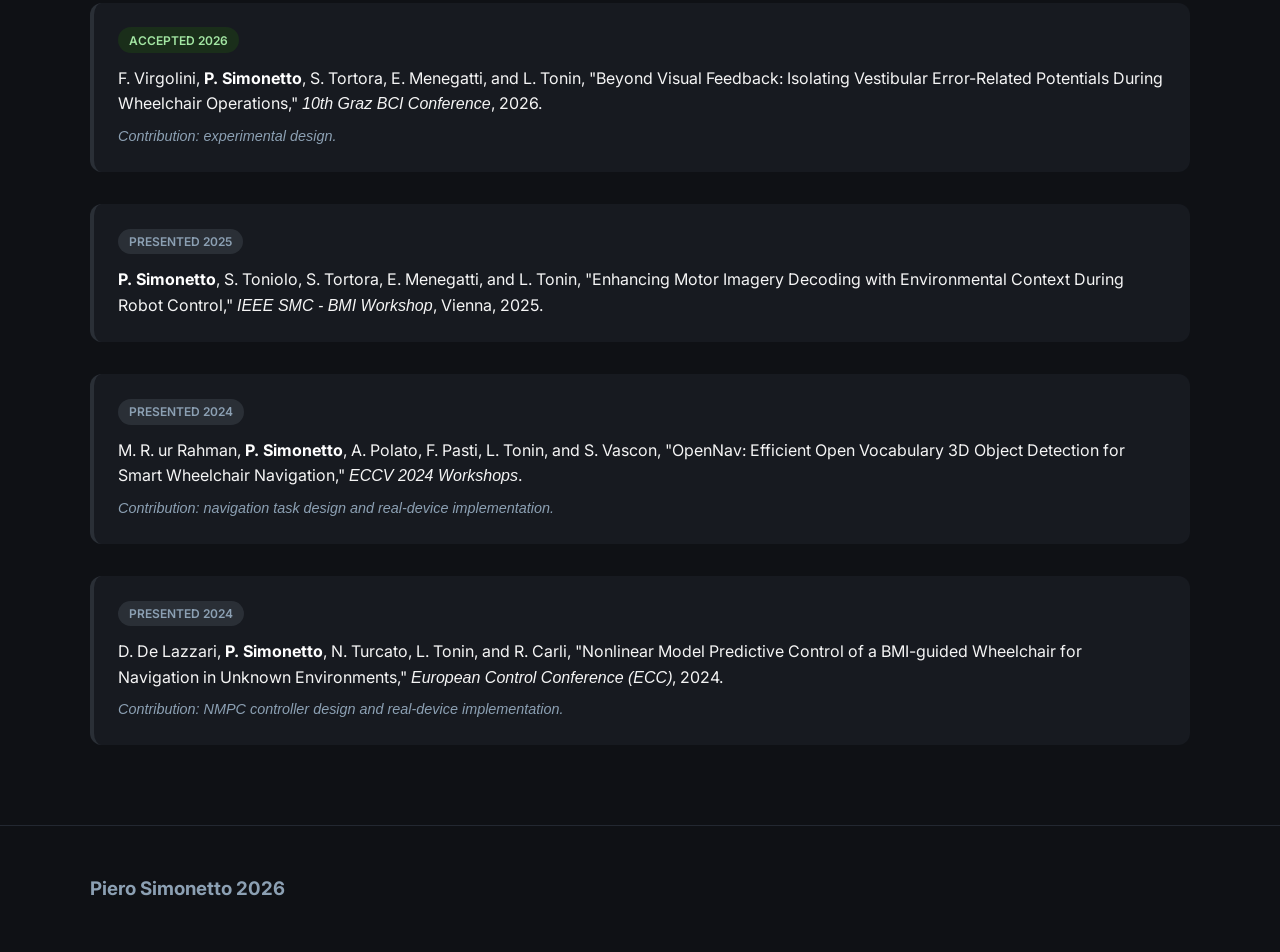
==== commit b88a0acb: "v0.1" ====
--- a/index.html
+++ b/index.html
@@ -12,7 +12,6 @@
   <link rel="stylesheet" href="https://cdnjs.cloudflare.com/ajax/libs/font-awesome/6.5.1/css/all.min.css">
 
   <link rel="stylesheet" href="style.css">
-
 </head>
 
 <body>
@@ -98,24 +97,24 @@
       <div class="card-grid">
 
         <div class="card">
-          <h3>Shared-Control Wheelchair</h3>
+            <h3>Shared Autonomy Wheelchair</h3>
+            <div class="project-tags">
+              <span>OpenNav</span> <span>NMPC</span> <span>C++</span> <span>Virtual APF</span> <span>ROS</span>
+            </div>
+            <p>
+              An advanced navigation system using Nonlinear Model Predictive Control (NMPC) and Virtual Artificial Potential Fields to enable seamless shared-control for assistive mobility.
+            </p>
+            <a href="projects/wheelchair.html" class="project-link">Read more →</a>
+        </div>
+
+        <div class="card">
+          <h3>Context-Aware Probabilistic Fusion</h3>
           <div class="project-tags">
-            <span>ROS</span> <span>ROS2</span> <span>C++</span> <span>NMPC</span>
+            <span>ROS</span> <span>C++</span> <span>HMM</span> <span>Bayesian Inference</span>
           </div>
           <p>
-            ROS-based assistive navigation framework integrating user and robotic intelligence.
-          </p>
-          <a href="projects/wheelchair.html" class="project-link">Read more →</a>
-        </div>
-
-        <div class="card">
-          <h3>Bi-Directional Intention Decoding</h3>
-          <div class="project-tags">
-            <span>ROS</span> <span>C++</span> <span>HMM</span>
-          </div>
-          <p>
-            
-            ROS-based assistive navigation framework integrating user and robotic intelligence.
+            A generalized framework for assistive robotics that treats user intent as a probabilistic distribution. 
+            It leverages environmental context to disambiguate noisy inputs, closing the loop between human perception and robotic action.
           </p>
           <a href="projects/hmm.html" class="project-link">Read more →</a>
         </div>
@@ -131,11 +130,14 @@
         <div class="card card-highlight">
           <div class="badge-os">Open Source Contribution</div>
           <h3>ROSNeuro / ROS2Neuro</h3>
+          <div class="project-tags">
+            <span>ROS</span> <span>ROS2</span> <span>C++</span>
+          </div>
           <p>
             Core contributor to the ROSNeuro ecosystem. Developing middleware for 
             real-time BCI-robot integration and porting existing modules to ROS2.
           </p>
-          <div class="card-links">
+          <div class="project-link">
             <a href="https://github.com/rosneuro" target="_blank">View Organization</a>
           </div>
         </div>
@@ -149,7 +151,7 @@
   <!-- EXPERIENCE -->
   <section id="experience">
     <div class="container">
-      <h2 class="section-title">Experience & Leadership</h2>
+      <h2 class="section-title">Experience</h2>
       
       <div class="card-grid">
         
@@ -157,19 +159,33 @@
         <div class="card">
           <div class="badge-os" style="color: #9ecbff;">International Experience</div>
           <h3>Visiting Researcher</h3>
-          <p><strong>Institution Name</strong>, City, Country</p>
-          <p style="font-size: 0.9rem; color: #8ca0b3;">Period (e.g., Sept 2024 - Dec 2024)</p>
-          <p style="margin-top: 1rem;">Research on [Topic] in collaboration with [Group/Prof]. Focus on brain-computer interface integration.</p>
+          <p><strong>UT at Austin</strong>, Austin, Texas</p>
+          <p style="font-size: 0.9rem; color: #8ca0b3;">01/11/2024 - 04/30/2025</p>
+          <p style="margin-top: 1rem; margin-bottom: 1rem;">Research on Error-Related Potential (ErrP) in collaboration with José del R. Millán. Conducting real-time ErrP detection for powered wheelchair teleoperation..</p>
+          <a href="https://www.ece.utexas.edu/people/faculty/jose-del-r-millan" target="_blank">View Laboratory</a>
+
         </div>
 
         <!-- Workshop Organizer -->
         <div class="card">
           <div class="badge-os" style="color: #f5d67b;">Leadership</div>
           <h3>Workshop Organizer</h3>
-          <p><strong>[Nome Workshop]</strong></p>
-          <p style="font-size: 0.9rem; color: #8ca0b3;">Event (e.g., IROS 2025 or BCI Conference)</p>
-          <p style="margin-top: 1rem;">Co-organized a workshop focused on [Topic], managing submissions and inviting international speakers.</p>
-        </div>
+          <p><strong>"How to use ROS and ROS-Neuro with a brain-computer interface (BCI) system to connect external devices for rehabilitation and assistance"</strong></p>
+          <p style="font-size: 0.9rem; color: #8ca0b3;">SSNR, Baiona 08/06/2025 - 13/06/202</p>
+          <p style="margin-top: 1rem; margin-bottom: 1rem;">Organized and managed a workshop on  how to connect a BCI to a real device.</p>
+          <a href="https://2025.summerschoolneurorehabilitation.org/workshops/" target="_blank">View Event</a>
+        </div>
+
+        <!-- Cybathlon -->
+        <div class="card">
+          <div class="badge-os" style="color:#9ecbff;">International Experience</div>
+          <h3>Cybatlon BCI race</h3>
+          <p><strong>WHI team (2nd Position)</strong></p>
+          <p style="font-size: 0.9rem; color: #8ca0b3;">Cybatlon Event 27/10/2024, ETH Zurich</p>
+          <p style="margin-top: 1rem; margin-bottom: 1rem;">Designed and optimized MI decoding strategies to enhance BCI performance in competition settings.</p>
+          <a href="https://cybathlon.com/en/events/edition/cybathlon-2024/results?event=5267&discipline=48" target="_blank">View Event</a>
+        </div>
+
 
       </div>
     </div>
@@ -265,5 +281,18 @@
     </div>
   </footer>
 
+  <!-- PROJECT MODAL -->
+  <div id="project-modal" class="modal">
+    <div class="modal-content">
+      <span class="close-button">&times;</span>
+      <div id="modal-body">
+        <!-- Qui verrà caricato il contenuto del progetto -->
+        <div class="loader">Loading...</div>
+      </div>
+    </div>
+  </div>
+  <script src="script.js"></script>
+
+
 </body>
 </html>
--- a/style.css
+++ b/style.css
@@ -349,4 +349,66 @@
     margin: 0 10px;
     color: #3d444d;
     font-weight: 300;
+}
+
+/* MODAL STYLES */
+.modal {
+    display: none; /* Nascosto di default */
+    position: fixed;
+    z-index: 2000;
+    left: 0;
+    top: 0;
+    width: 100%;
+    height: 100%;
+    background-color: rgba(0, 0, 0, 0.85);
+    backdrop-filter: blur(8px);
+    overflow-y: auto; /* Permette lo scroll se il contenuto è lungo */
+}
+
+.modal-content {
+    background-color: #171a20;
+    margin: 50px auto;
+    padding: 40px;
+    border: 1px solid #232831;
+    width: min(900px, 90%);
+    border-radius: 20px;
+    position: relative;
+    box-shadow: 0 25px 50px -12px rgba(0, 0, 0, 0.5);
+}
+
+.close-button {
+    position: absolute;
+    right: 25px;
+    top: 20px;
+    color: #8ca0b3;
+    font-size: 35px;
+    font-weight: 300;
+    cursor: pointer;
+    transition: 0.3s;
+}
+
+.close-button:hover {
+    color: #ffffff;
+}
+
+#modal-body {
+    color: #f5f5f5;
+    line-height: 1.8;
+}
+
+/* Animazione di apertura */
+@keyframes modalFadeIn {
+    from { opacity: 0; transform: translateY(20px); }
+    to { opacity: 1; transform: translateY(0); }
+}
+
+.modal-content {
+    animation: modalFadeIn 0.4s ease-out;
+}
+
+.video-container {
+    background: #000; /* Evita il flash bianco mentre carica */
+    border-radius: 12px;
+    overflow: hidden;
+    line-height: 0; /* Rimuove spazi vuoti sotto il video */
 }
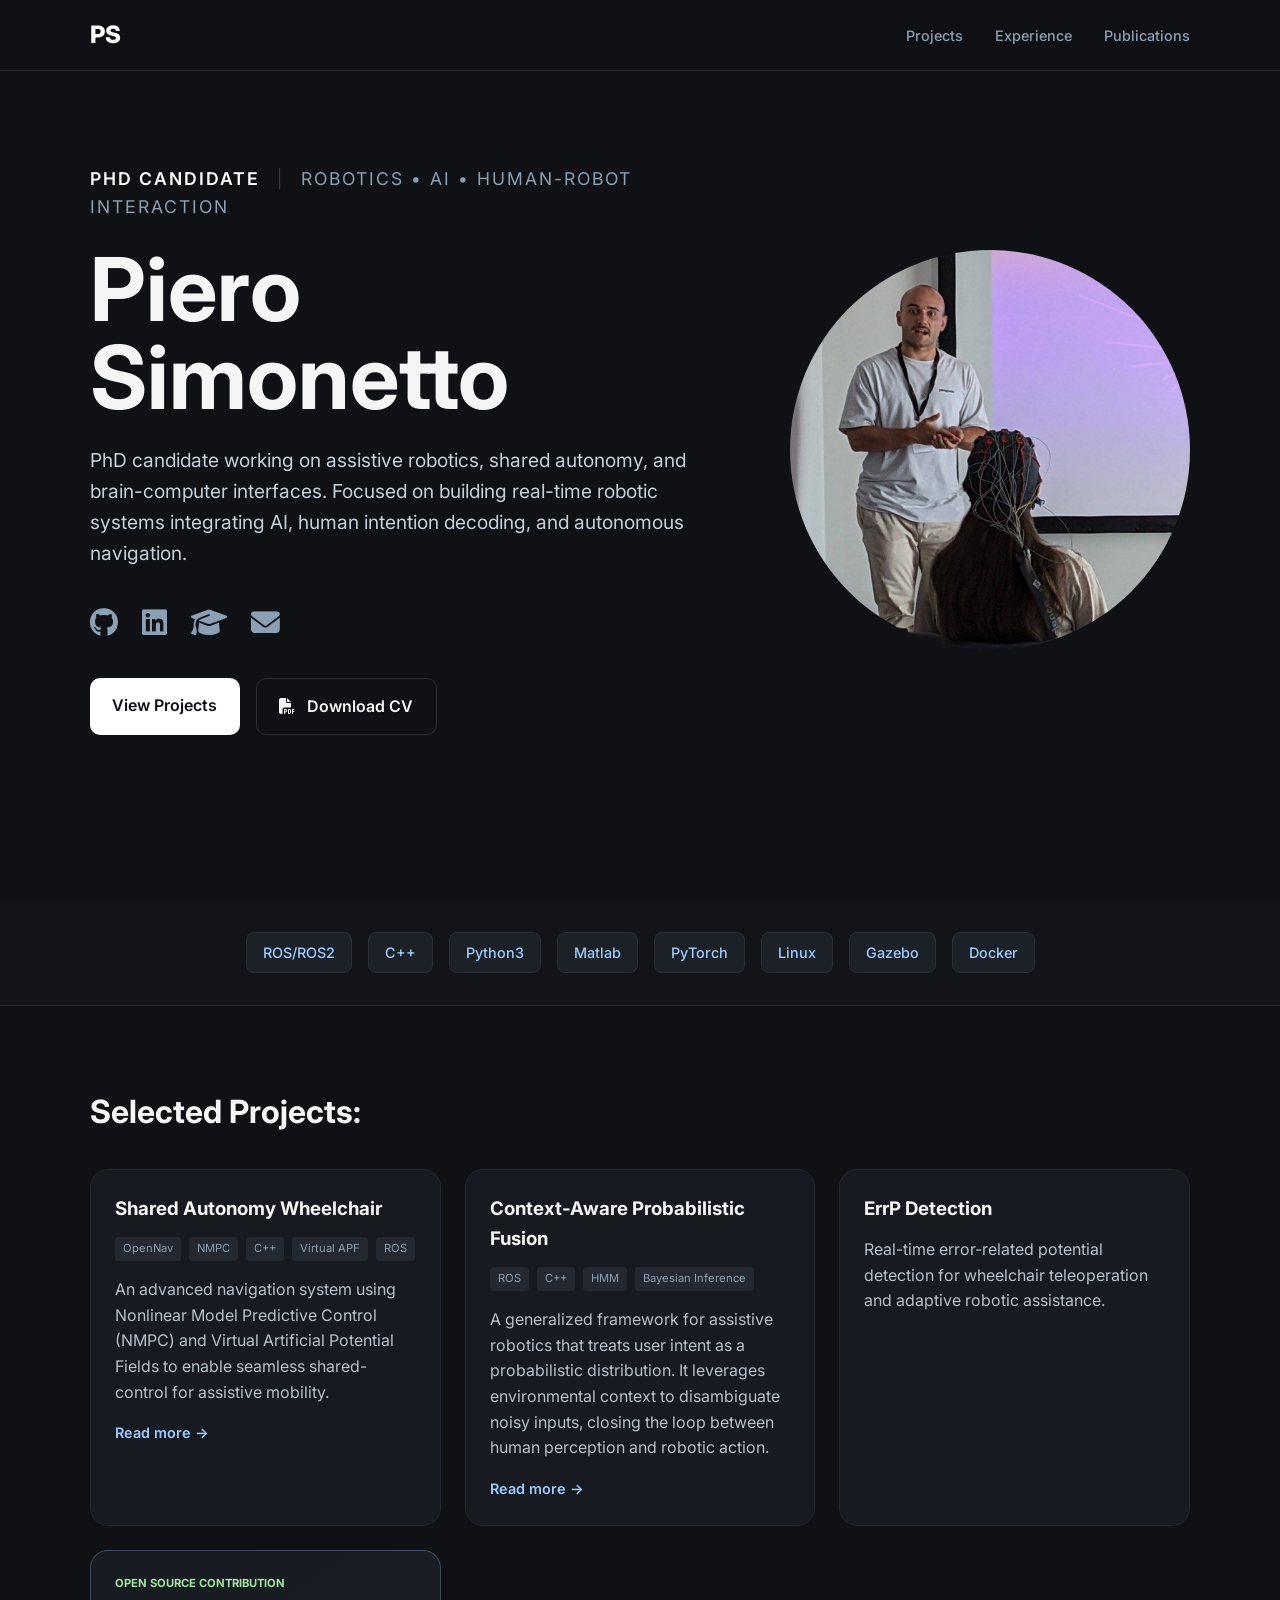
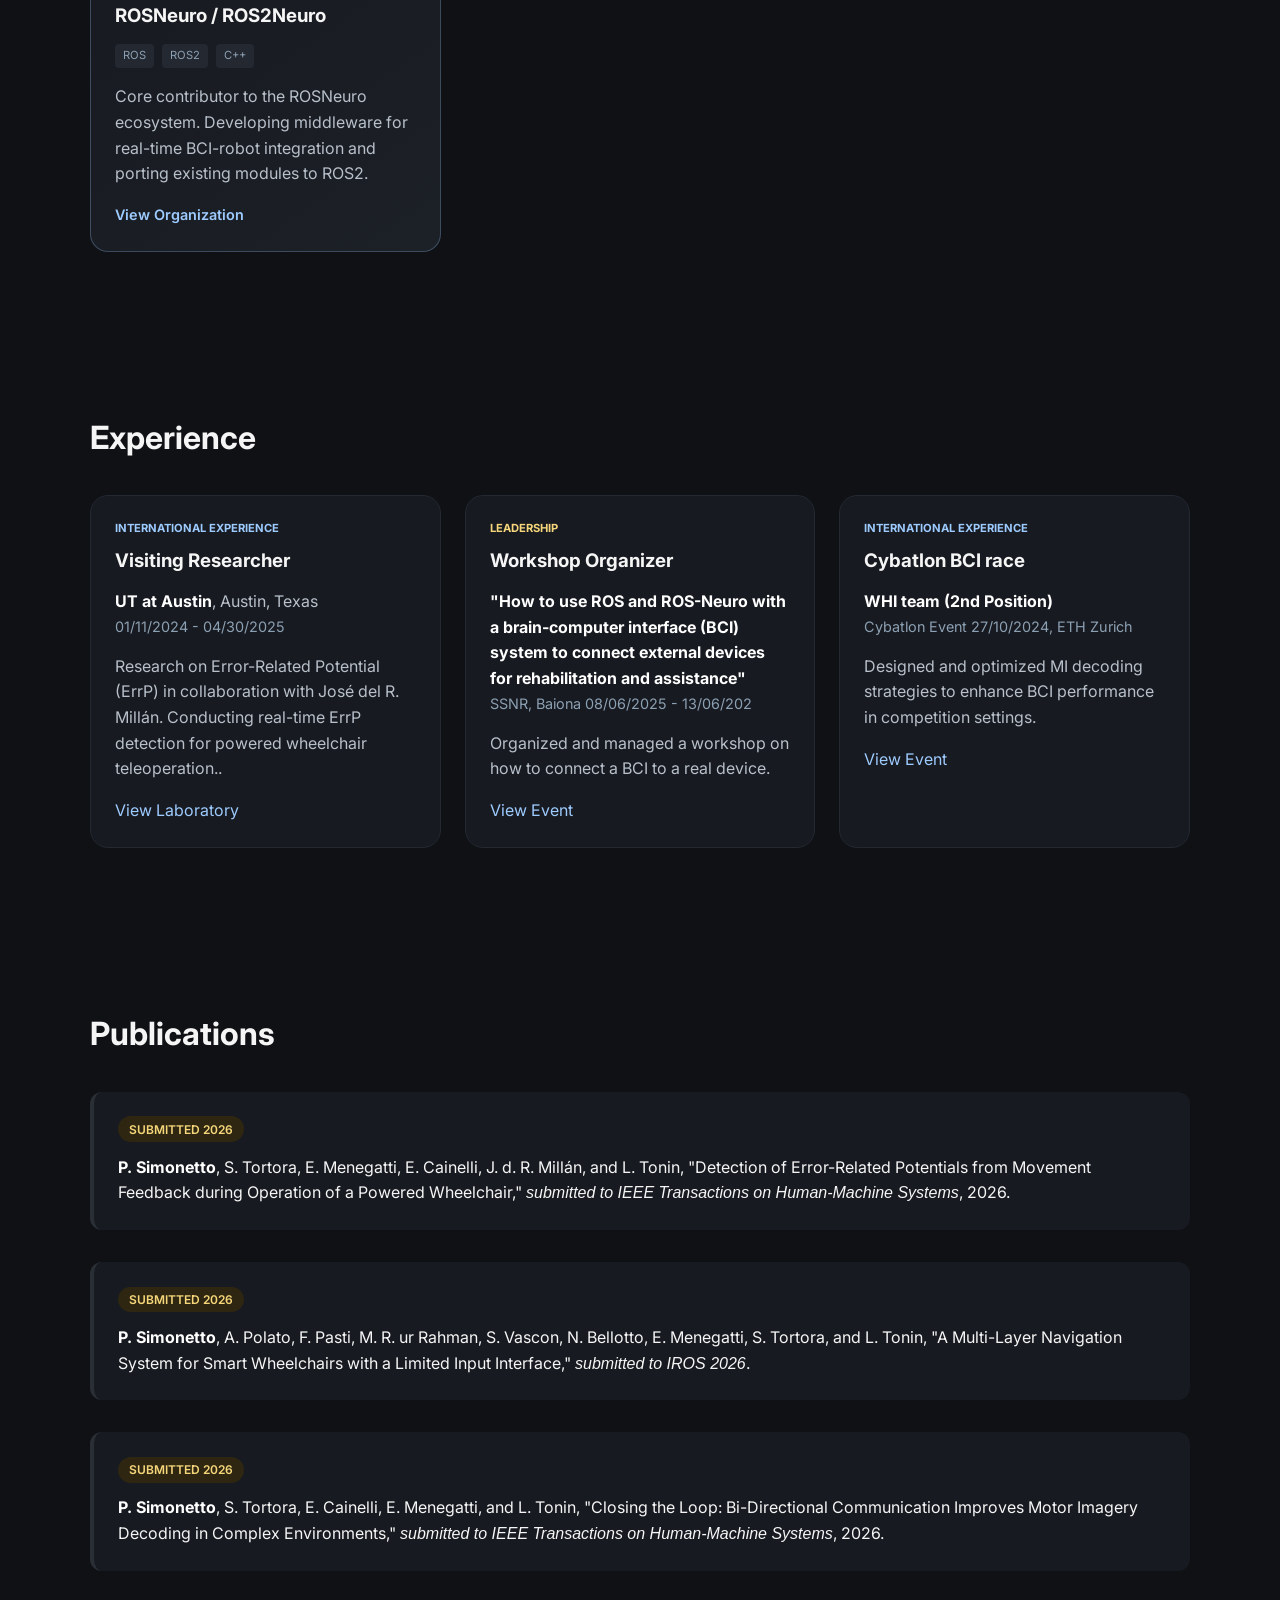
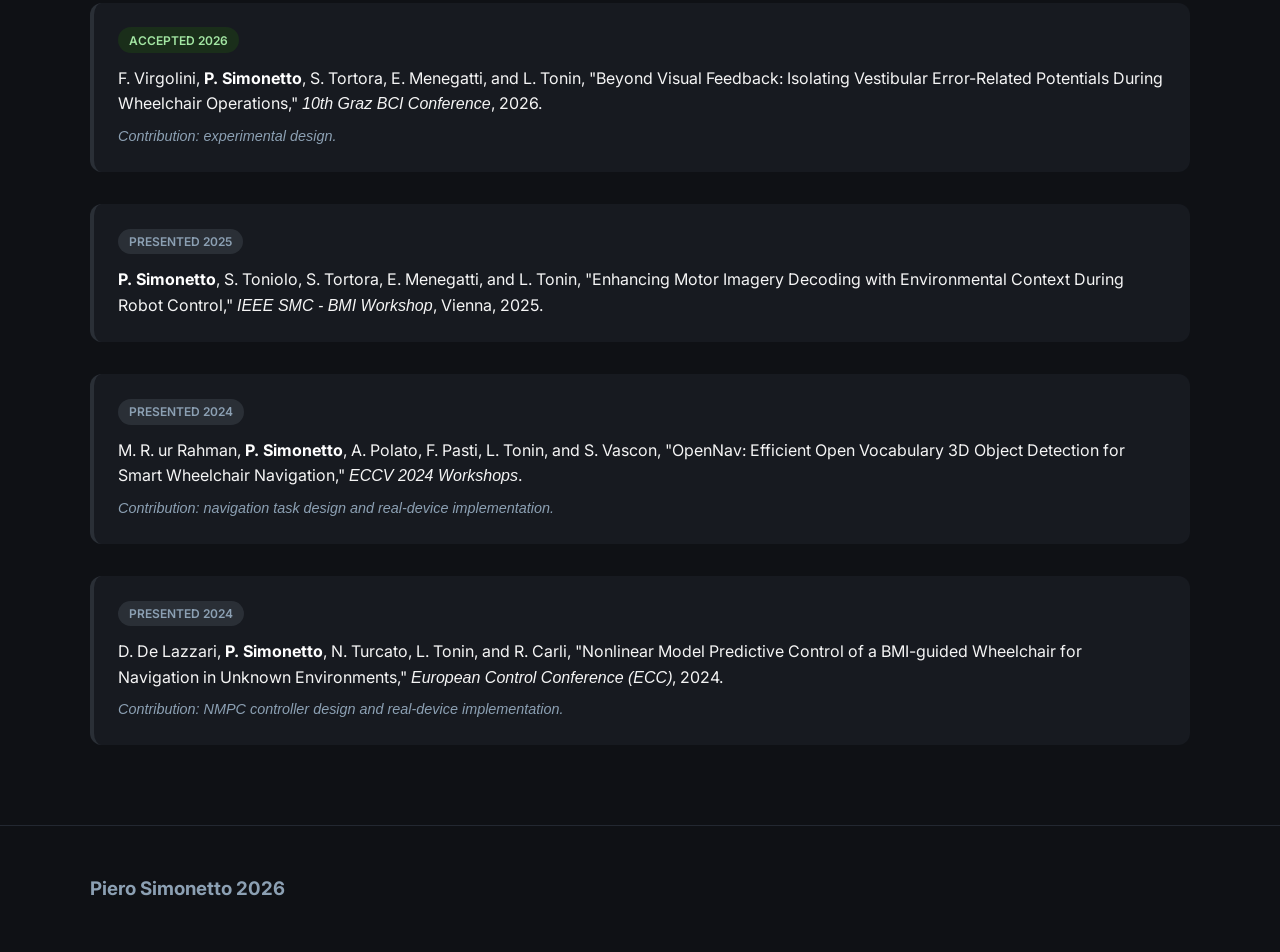
==== commit 29e63ade: "v0.1" ====
--- a/index.html
+++ b/index.html
@@ -29,45 +29,79 @@
   </nav>
 
   <!-- HERO -->
-  <section class="hero">
-    <div class="container">
-      <div class="hero-content">
-        <p class="hero-subtitle">
-          <span class="status-highlight">PhD Candidate</span> 
-          <span class="divider">|</span> 
-          Robotics • AI • Human-Robot Interaction
-        </p>
-        <h1>Piero Simonetto</h1>
-        <p class="hero-description">
-          PhD candidate working on assistive robotics, shared autonomy, and brain-computer interfaces. 
-          Focused on building real-time robotic systems integrating AI, human intention decoding, and autonomous navigation.
-        </p>
-
-        <!-- SOCIAL LINKS -->
-        <div class="hero-socials">
-          <a href="https://github.com/PieroSimonet" target="_blank" title="GitHub">
-            <i class="fab fa-github"></i>
-          </a>
-          <a href="https://www.linkedin.com/in/piero-simonetto-8ab8b3240/" target="_blank" title="LinkedIn">
-            <i class="fab fa-linkedin"></i>
-          </a>
-          <a href="https://scholar.google.com/citations?hl=it&user=c1UmzHsAAAAJ" target="_blank" title="Google Scholar">
-            <i class="fas fa-graduation-cap"></i>
-          </a>
-          <a href="mailto:simonetto.piero@gmail.com" title="Email">
-            <i class="fas fa-envelope"></i>
-          </a>
-
-        </div>
-
-        <div class="hero-buttons">
-          <a class="button button-primary" href="#projects">View Projects</a>
-          <a class="button button-secondary" href="assets/CV_ind.pdf" download="CV_Piero_Simonetto.pdf">
-            <i class="fas fa-file-pdf"></i> Download CV
-          </a>
-        </div>
-      </div>
-    </div>
+<section class="hero">
+
+  <div class="container hero-layout">
+
+ 
+
+    <!-- RIGHT TEXT -->
+    <div class="hero-content">
+
+      <p class="hero-subtitle">
+        <span class="status-highlight">PhD Candidate</span>
+        <span class="divider">|</span>
+        Robotics • AI • Human-Robot Interaction
+      </p>
+
+      <h1>Piero Simonetto</h1>
+
+      <p class="hero-description">
+        PhD candidate working on assistive robotics,
+        shared autonomy, and brain-computer interfaces.
+        Focused on building real-time robotic systems
+        integrating AI, human intention decoding,
+        and autonomous navigation.
+      </p>
+
+      <!-- SOCIAL LINKS -->
+      <div class="hero-socials">
+
+        <a href="https://github.com/PieroSimonet" target="_blank">
+          <i class="fab fa-github"></i>
+        </a>
+
+        <a href="https://www.linkedin.com/in/piero-simonetto-8ab8b3240/" target="_blank">
+          <i class="fab fa-linkedin"></i>
+        </a>
+
+        <a href="https://scholar.google.com/citations?hl=it&user=c1UmzHsAAAAJ" target="_blank">
+          <i class="fas fa-graduation-cap"></i>
+        </a>
+
+        <a href="mailto:simonetto.piero@gmail.com">
+          <i class="fas fa-envelope"></i>
+        </a>
+
+      </div>
+
+      <!-- BUTTONS -->
+      <div class="hero-buttons">
+
+        <a class="button button-primary" href="#projects">
+          View Projects
+        </a>
+
+        <a class="button button-secondary"
+           href="assets/CV_ind.pdf"
+           download="CV_Piero_Simonetto.pdf">
+
+          <i class="fas fa-file-pdf"></i>
+          Download CV
+
+        </a>
+
+      </div>
+
+    </div>
+
+       <!-- LEFT IMAGE -->
+    <div class="hero-image">
+      <img src="assets/img/profile.png" alt="Piero Simonetto">
+    </div>
+
+  </div>
+
 </section>
 
   <!-- SKILL -->
--- a/style.css
+++ b/style.css
@@ -411,4 +411,62 @@
     border-radius: 12px;
     overflow: hidden;
     line-height: 0; /* Rimuove spazi vuoti sotto il video */
+}
+
+.hero {
+  min-height: 100vh;
+  display: flex;
+  align-items: center;
+}
+
+.hero-layout {
+  display: flex;
+  align-items: center;
+  justify-content: space-between;
+  gap: 5rem;
+}
+
+.hero-image {
+  width: 400px;
+  height: 400px;
+  overflow: hidden;
+  border-radius: 50%;
+}
+
+.hero-image img {
+  width: 120%;
+  height: 120%;
+  object-fit: cover;
+  object-position: left top;
+  transform: scale(1.25);
+}
+
+.hero-content {
+  flex: 1.2;
+}
+
+/* MOBILE */
+@media (max-width: 900px) {
+  .hero-layout {
+    flex-direction: column;
+    text-align: center;
+    gap: 2.5rem;
+  }
+
+  .hero-image {
+    width: 240px;
+    height: 240px;
+    order: 1; /* immagine sopra */
+  }
+
+  .hero-content {
+    order: 2; /* testo sotto */
+  }
+
+  .hero-image img {
+    width: 120%;
+    height: 120%;
+    transform: scale(1.25);
+    object-position: left top;
+  }
 }
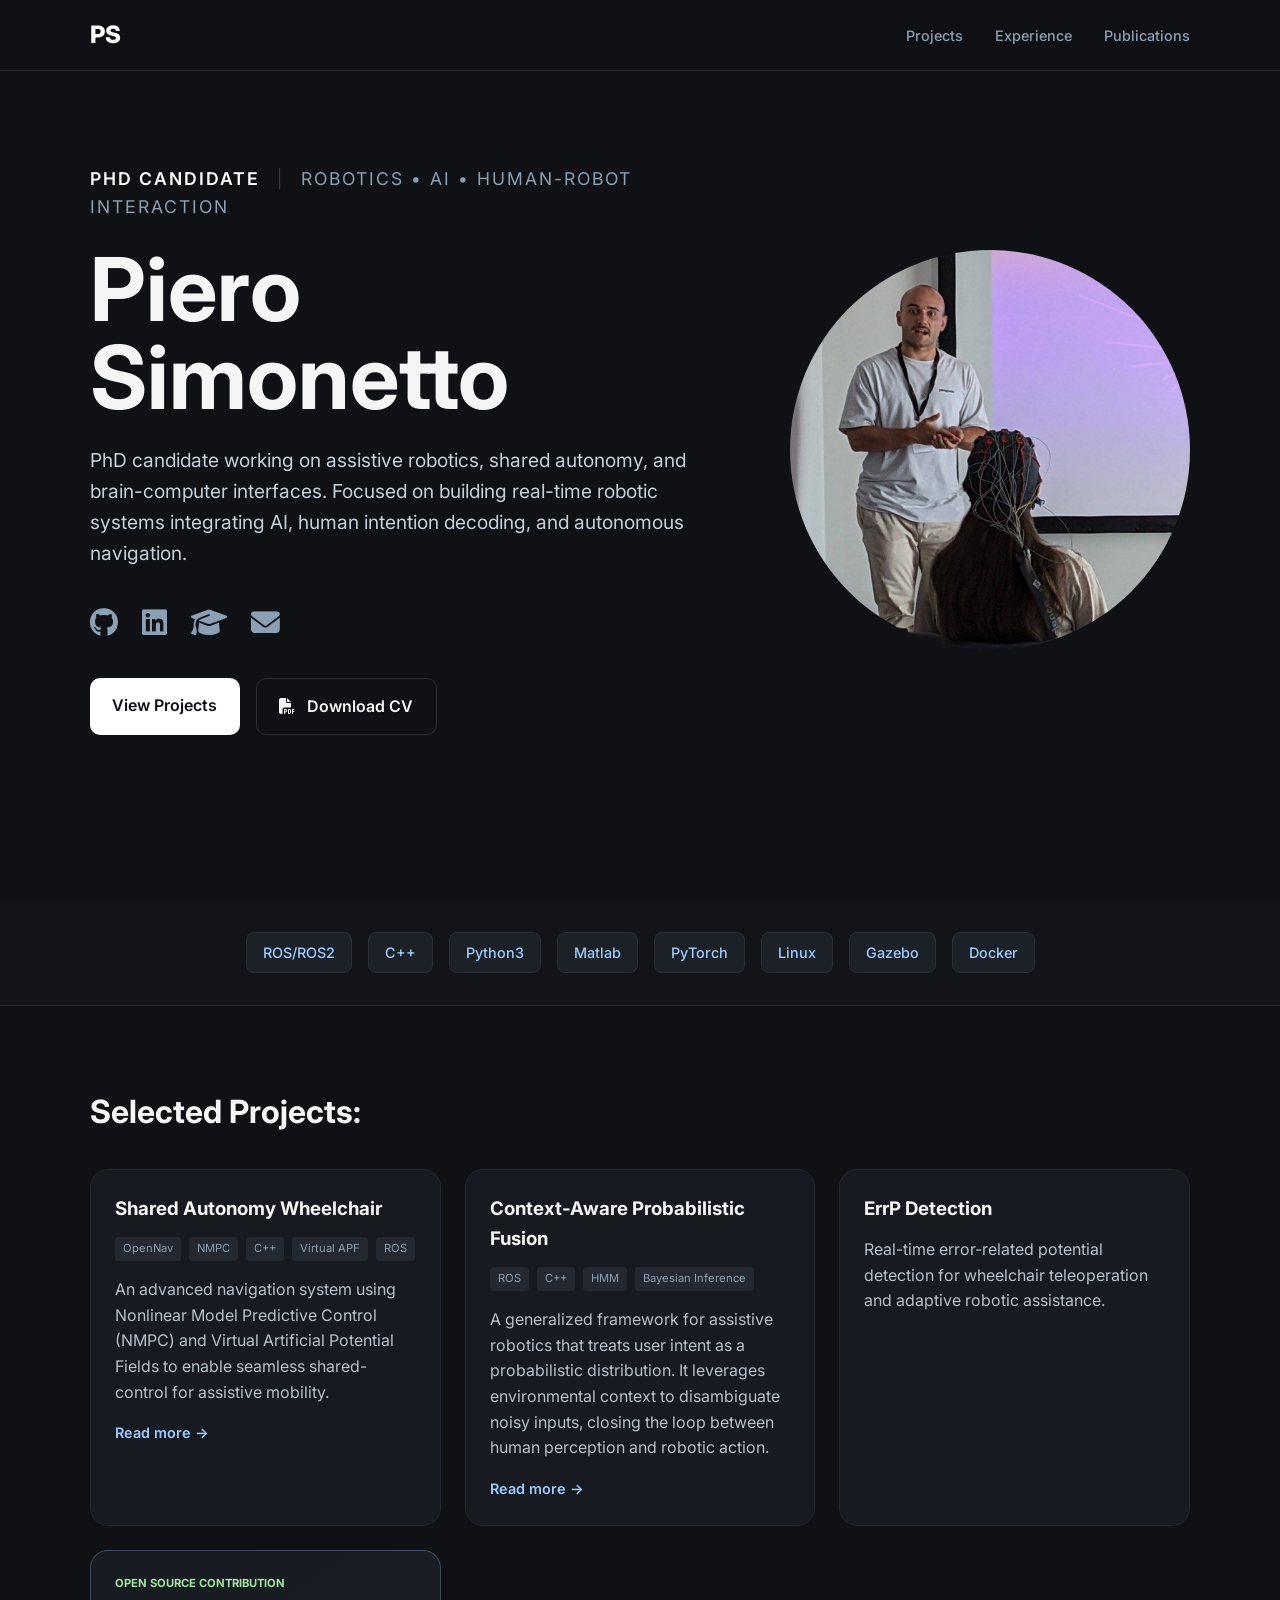
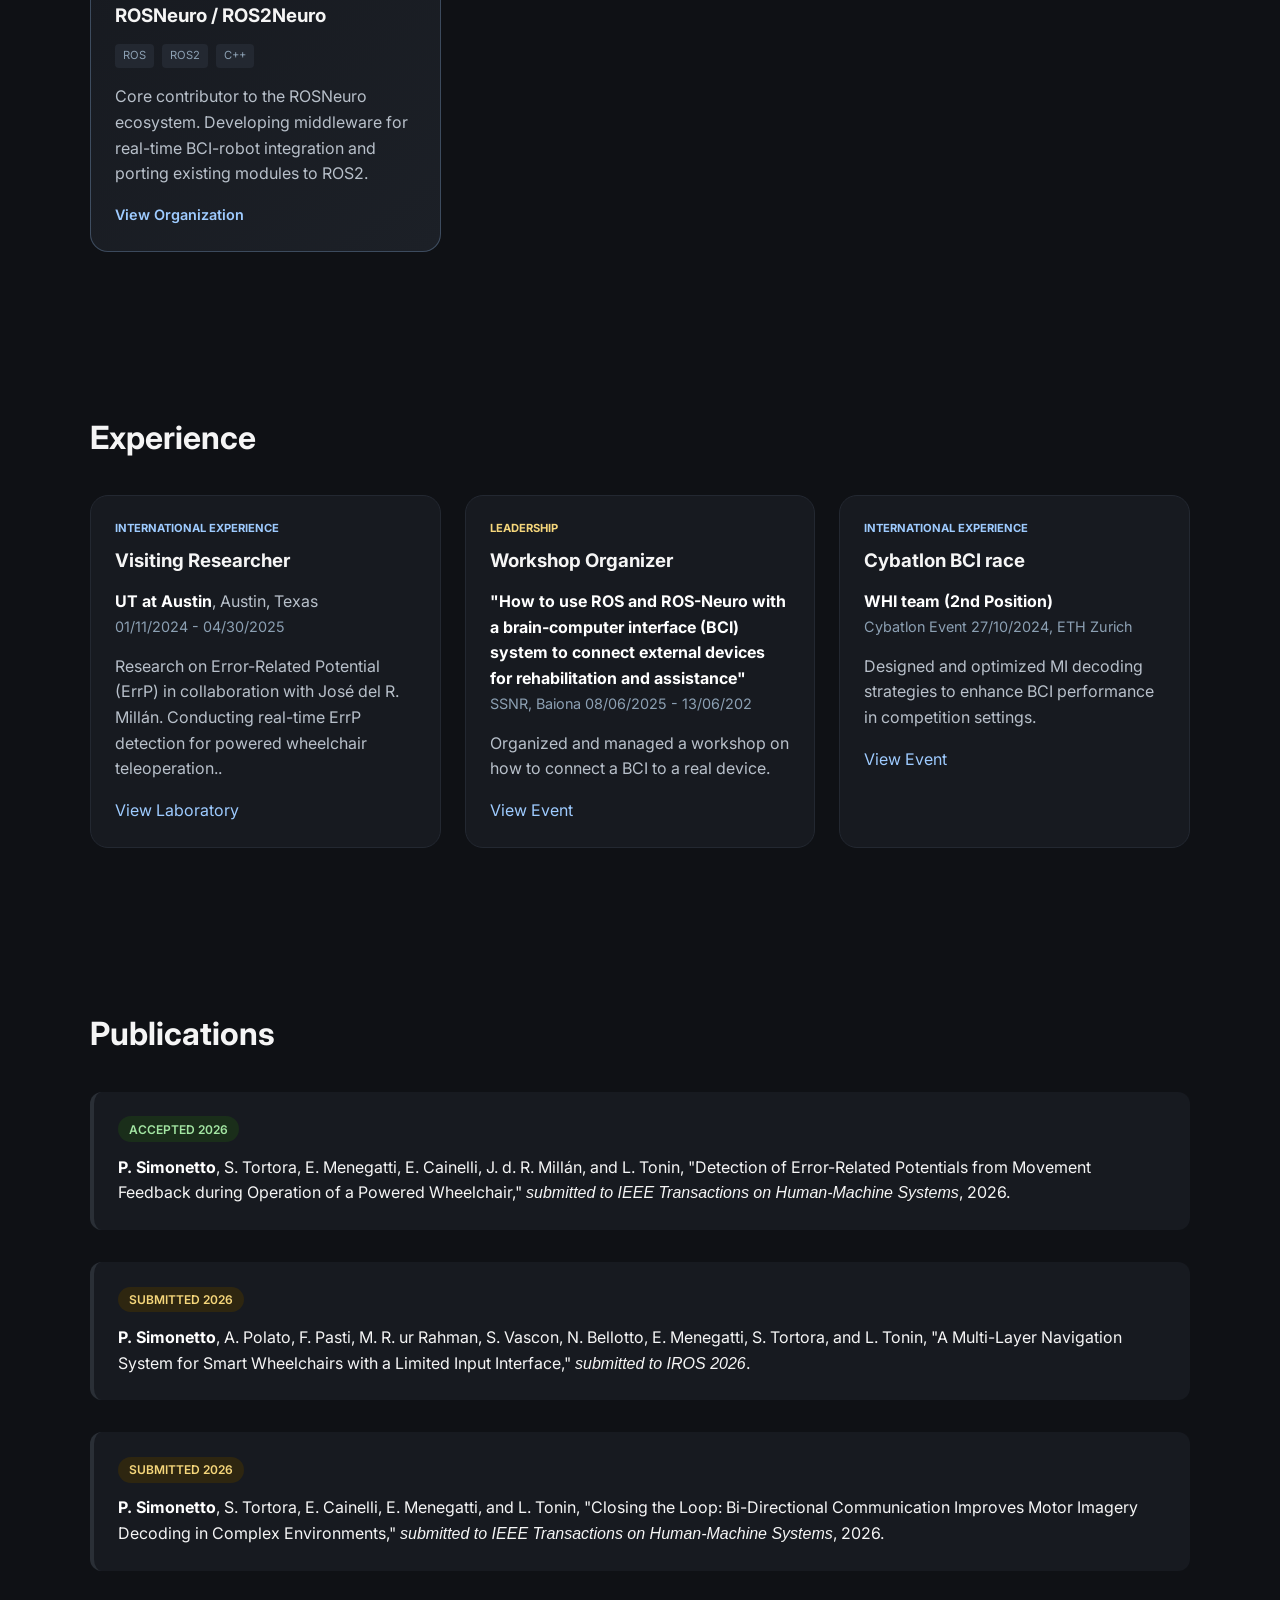
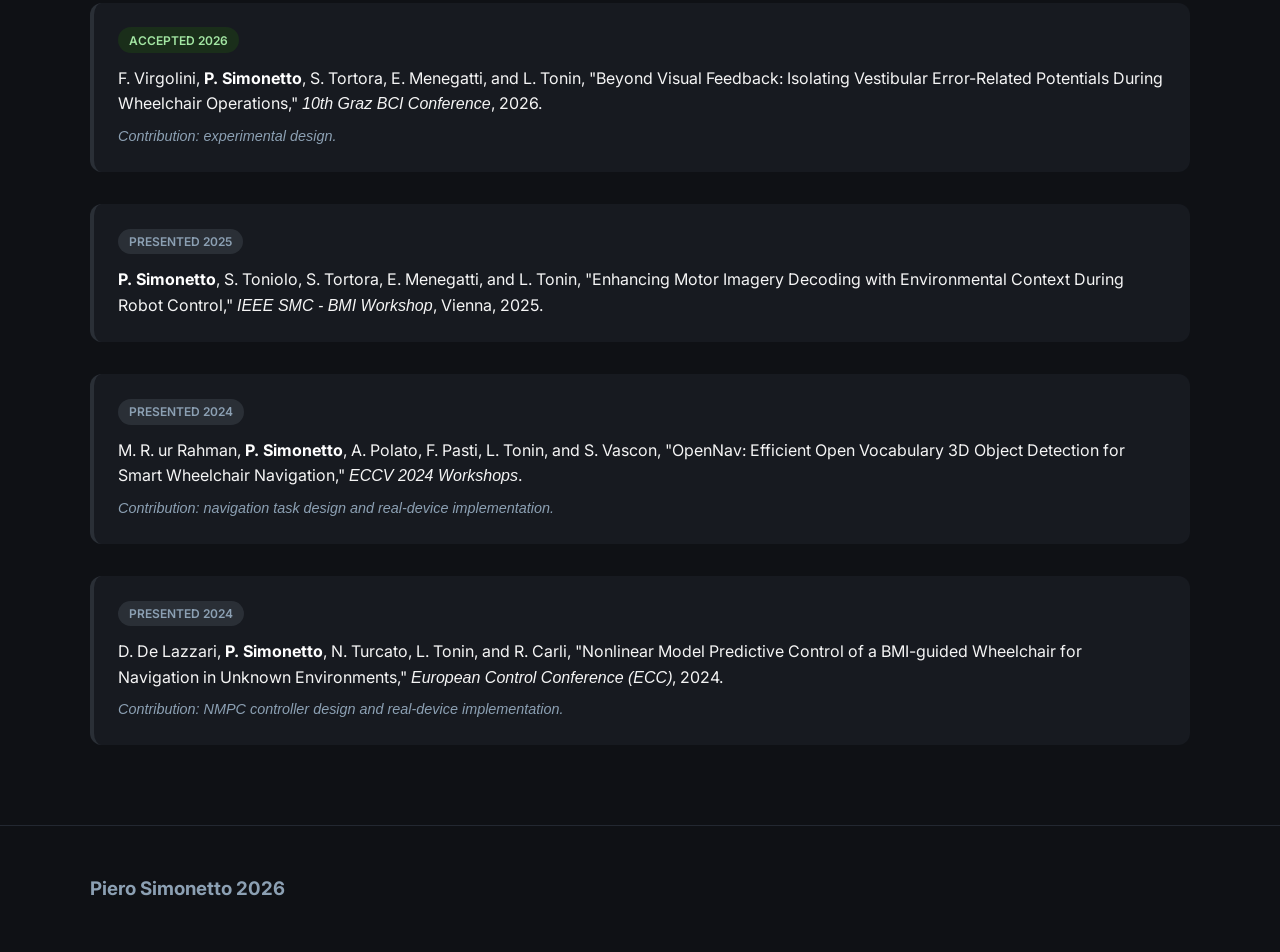
==== commit 5c28da98: "update publications" ====
--- a/index.html
+++ b/index.html
@@ -234,7 +234,7 @@
 
         <!-- 2026 -->
         <div class="pub-item">
-          <span class="pub-badge badge-submitted">Submitted 2026</span>
+          <span class="pub-badge badge-accepted">Accepted 2026</span>
           <p>
             <strong>P. Simonetto</strong>, S. Tortora, E. Menegatti, E. Cainelli, J. d. R. Millán, and L. Tonin, 
             "Detection of Error-Related Potentials from Movement Feedback during Operation of a Powered Wheelchair," 
@@ -329,4 +329,4 @@
 
 
 </body>
-</html>+</html>
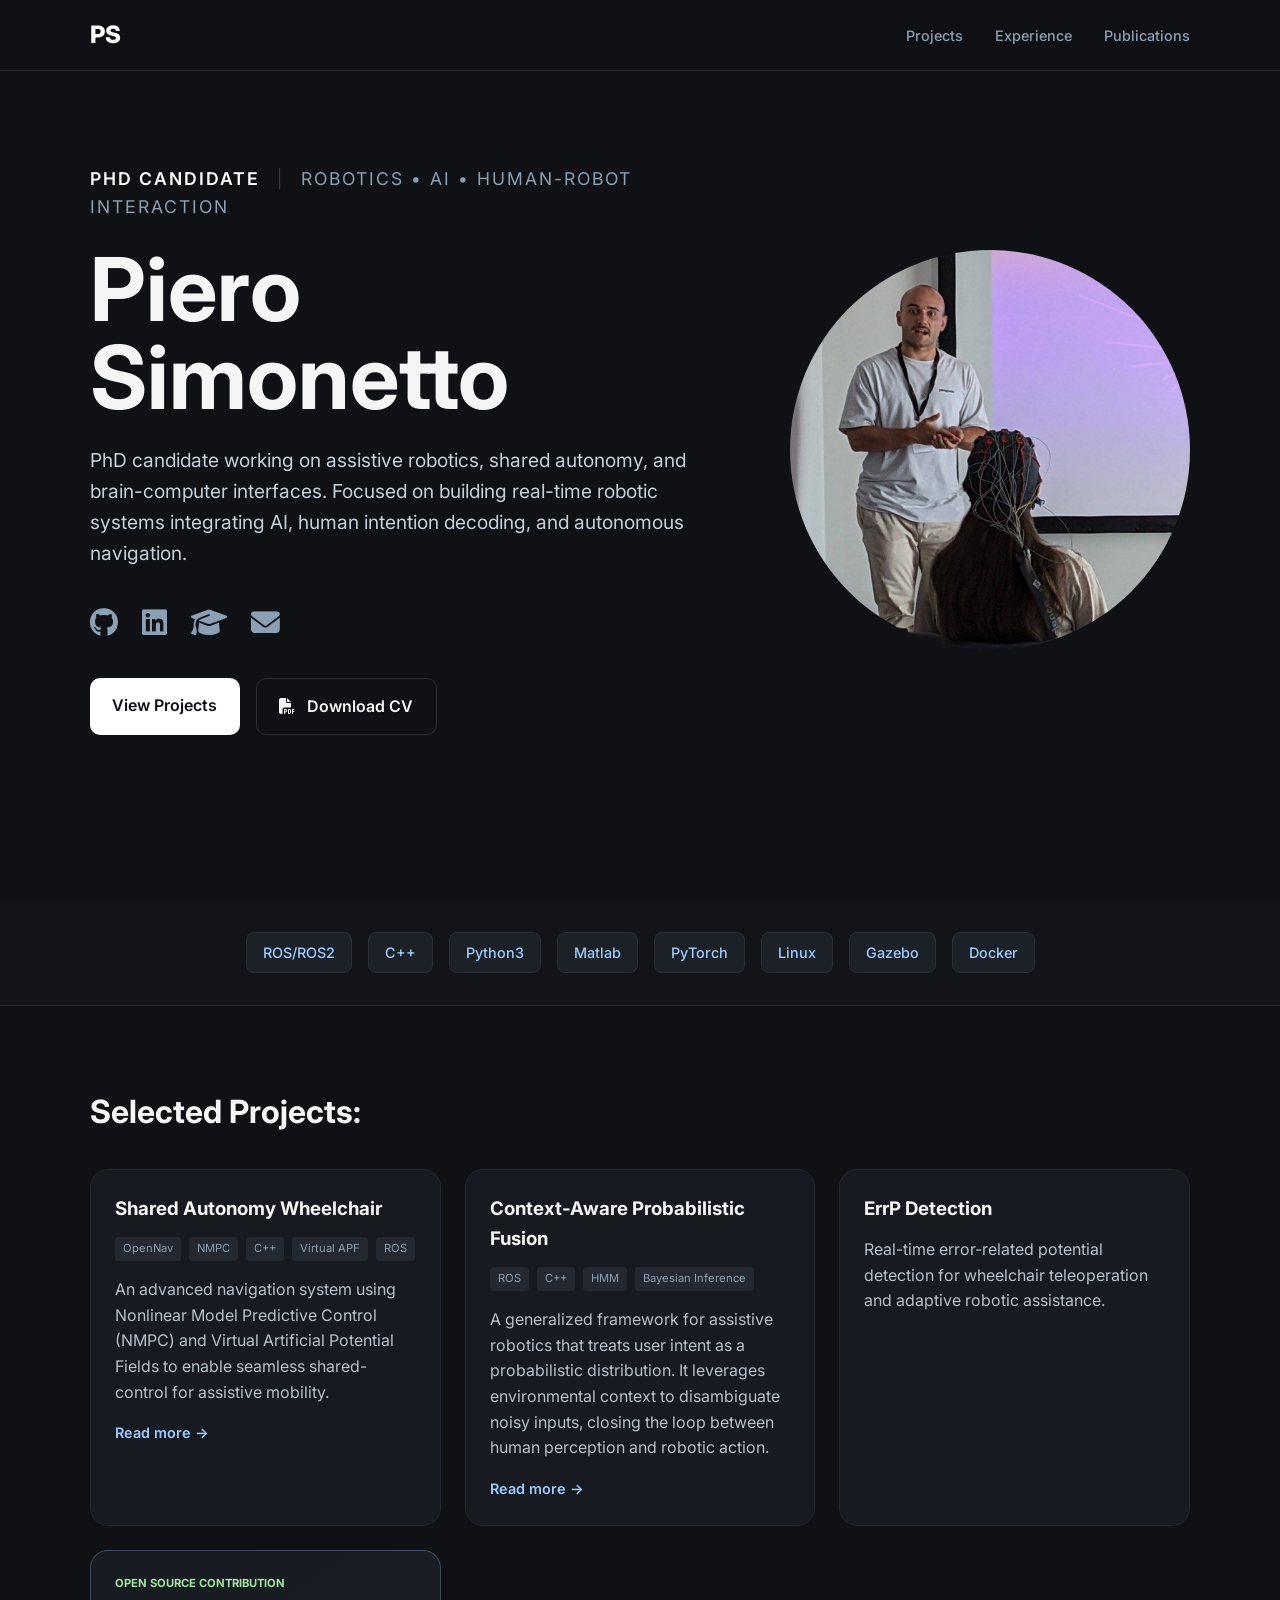
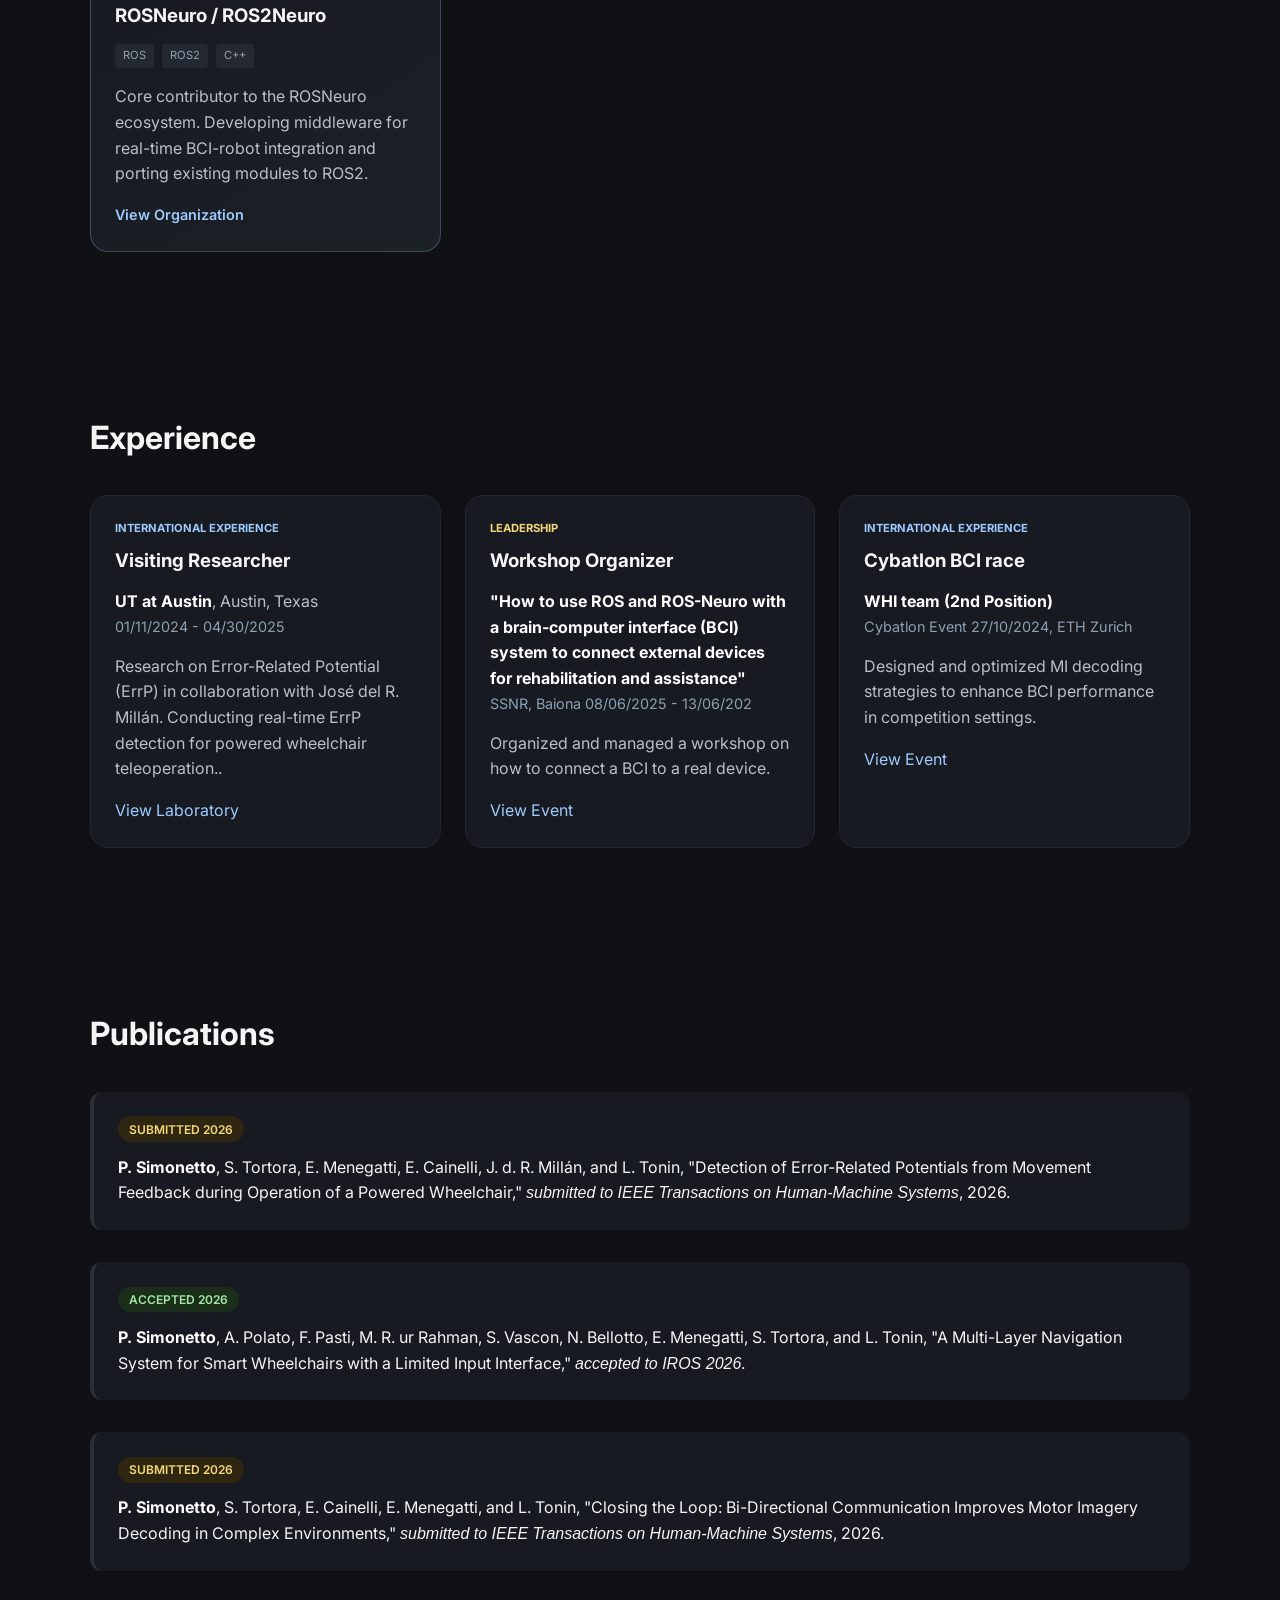
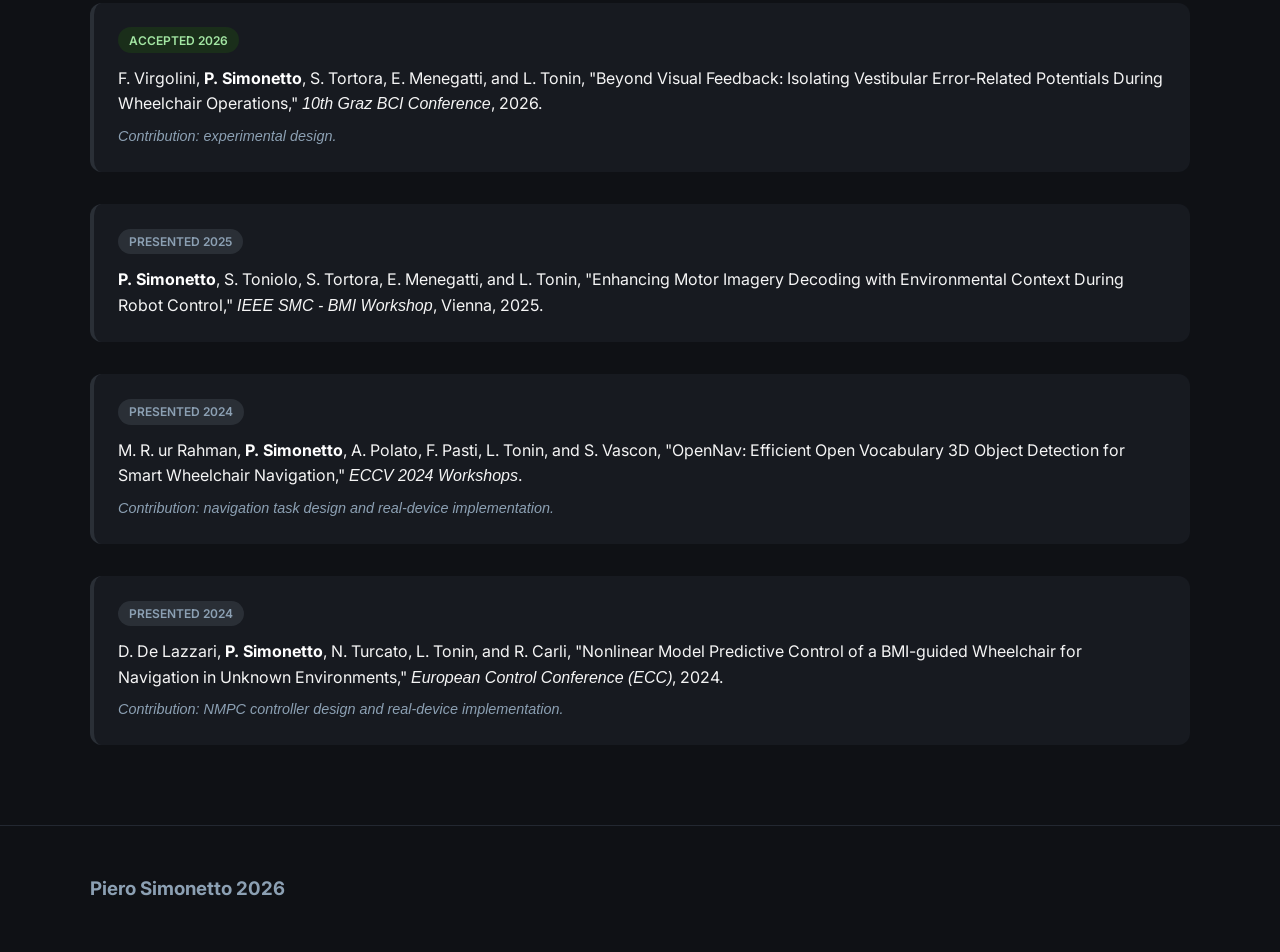
==== commit 8053f250: "update publications" ====
--- a/index.html
+++ b/index.html
@@ -234,7 +234,7 @@
 
         <!-- 2026 -->
         <div class="pub-item">
-          <span class="pub-badge badge-accepted">Accepted 2026</span>
+          <span class="pub-badge badge-submitted">Submitted 2026</span>
           <p>
             <strong>P. Simonetto</strong>, S. Tortora, E. Menegatti, E. Cainelli, J. d. R. Millán, and L. Tonin, 
             "Detection of Error-Related Potentials from Movement Feedback during Operation of a Powered Wheelchair," 
@@ -243,11 +243,11 @@
         </div>
 
         <div class="pub-item">
-          <span class="pub-badge badge-submitted">Submitted 2026</span>
+          <span class="pub-badge badge-accepted">Accepted 2026</span>
           <p>
             <strong>P. Simonetto</strong>, A. Polato, F. Pasti, M. R. ur Rahman, S. Vascon, N. Bellotto, E. Menegatti, S. Tortora, and L. Tonin, 
             "A Multi-Layer Navigation System for Smart Wheelchairs with a Limited Input Interface," 
-            <em>submitted to IROS 2026</em>.
+            <em>accepted to IROS 2026</em>.
           </p>
         </div>
 
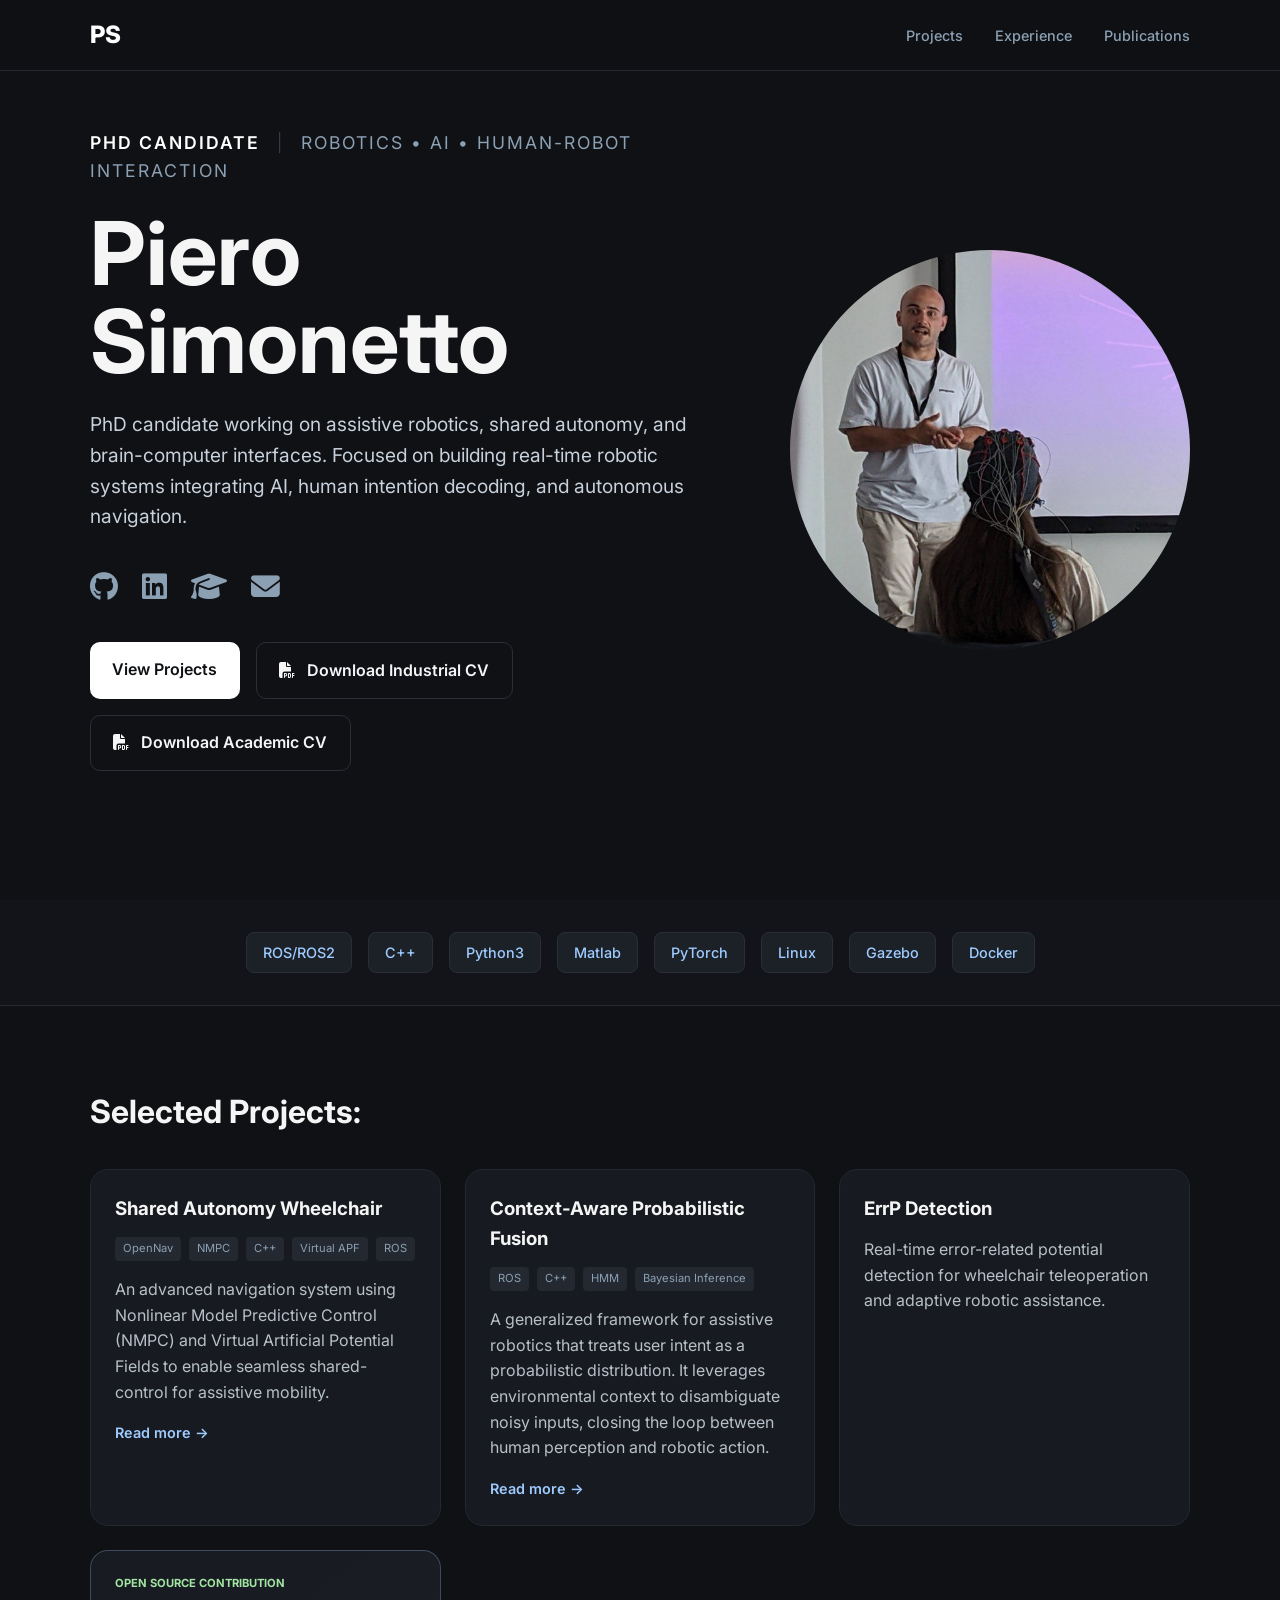
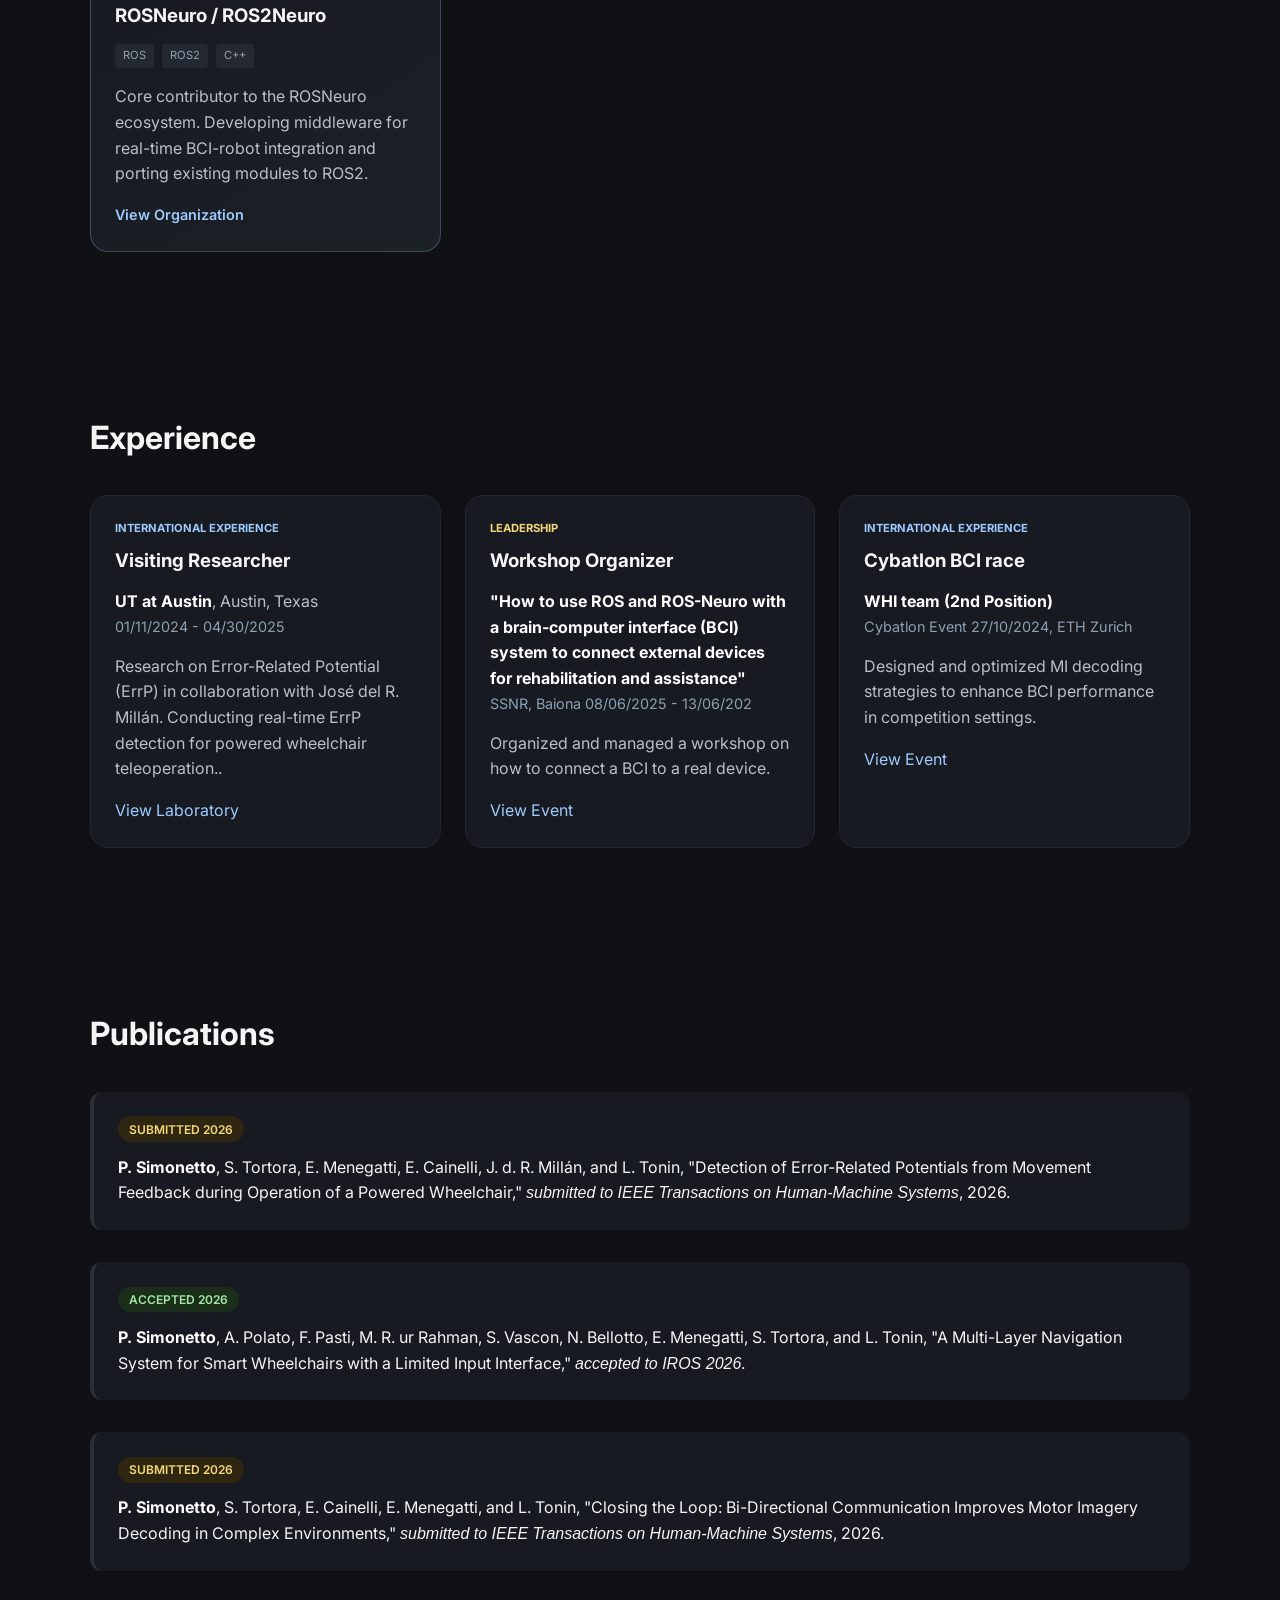
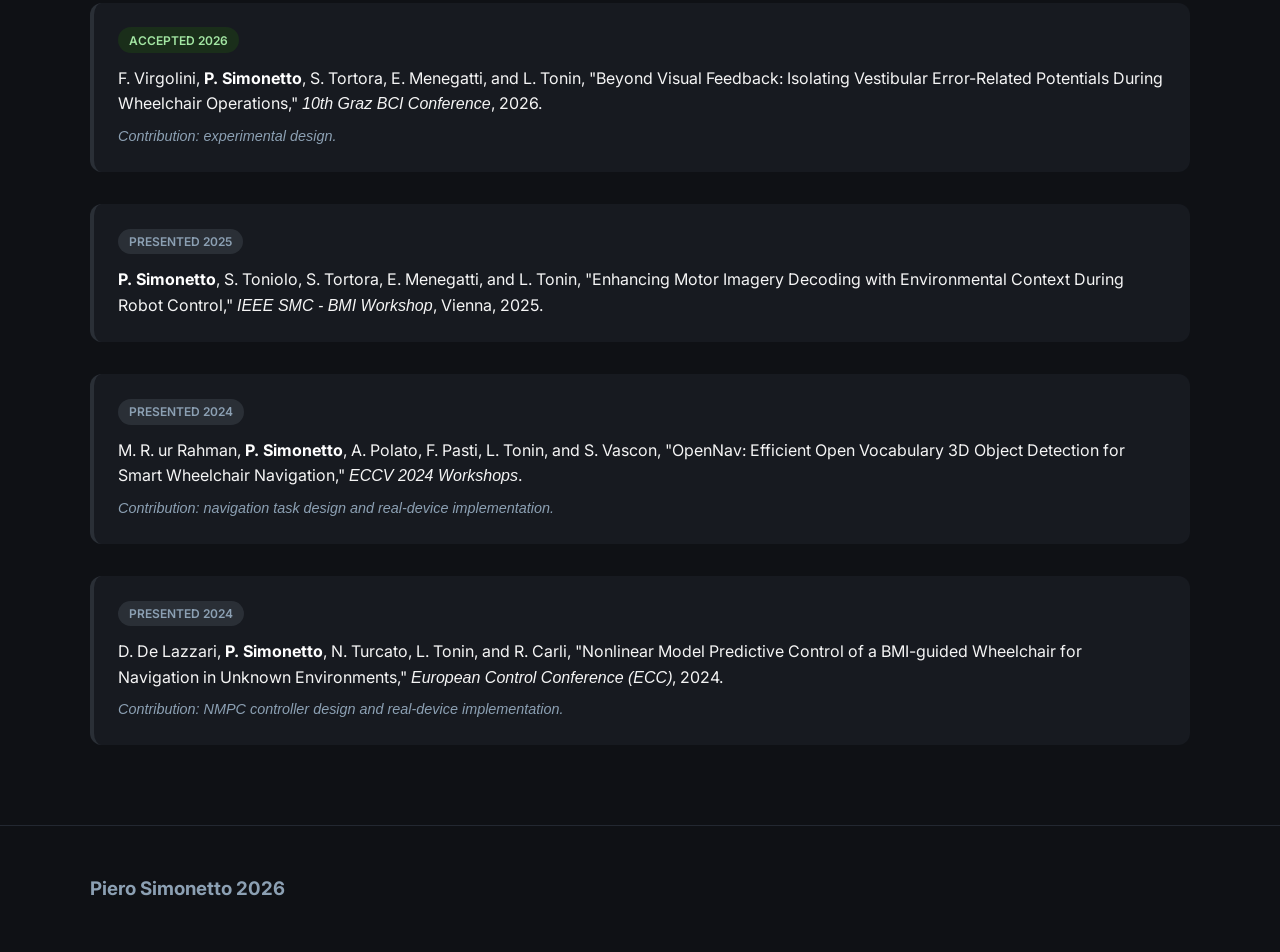
==== commit c60416a0: "update cvs" ====
--- a/index.html
+++ b/index.html
@@ -83,11 +83,20 @@
         </a>
 
         <a class="button button-secondary"
-           href="assets/CV_ind.pdf"
+           href="assets/cvs/CV_ind.pdf"
            download="CV_Piero_Simonetto.pdf">
 
           <i class="fas fa-file-pdf"></i>
-          Download CV
+          Download Industrial CV
+
+        </a>
+        
+         <a class="button button-secondary"
+           href="assets/cvs/CV_acc.pdf"
+           download="CV_Piero_Simonetto.pdf">
+
+          <i class="fas fa-file-pdf"></i>
+          Download Academic CV
 
         </a>
 
